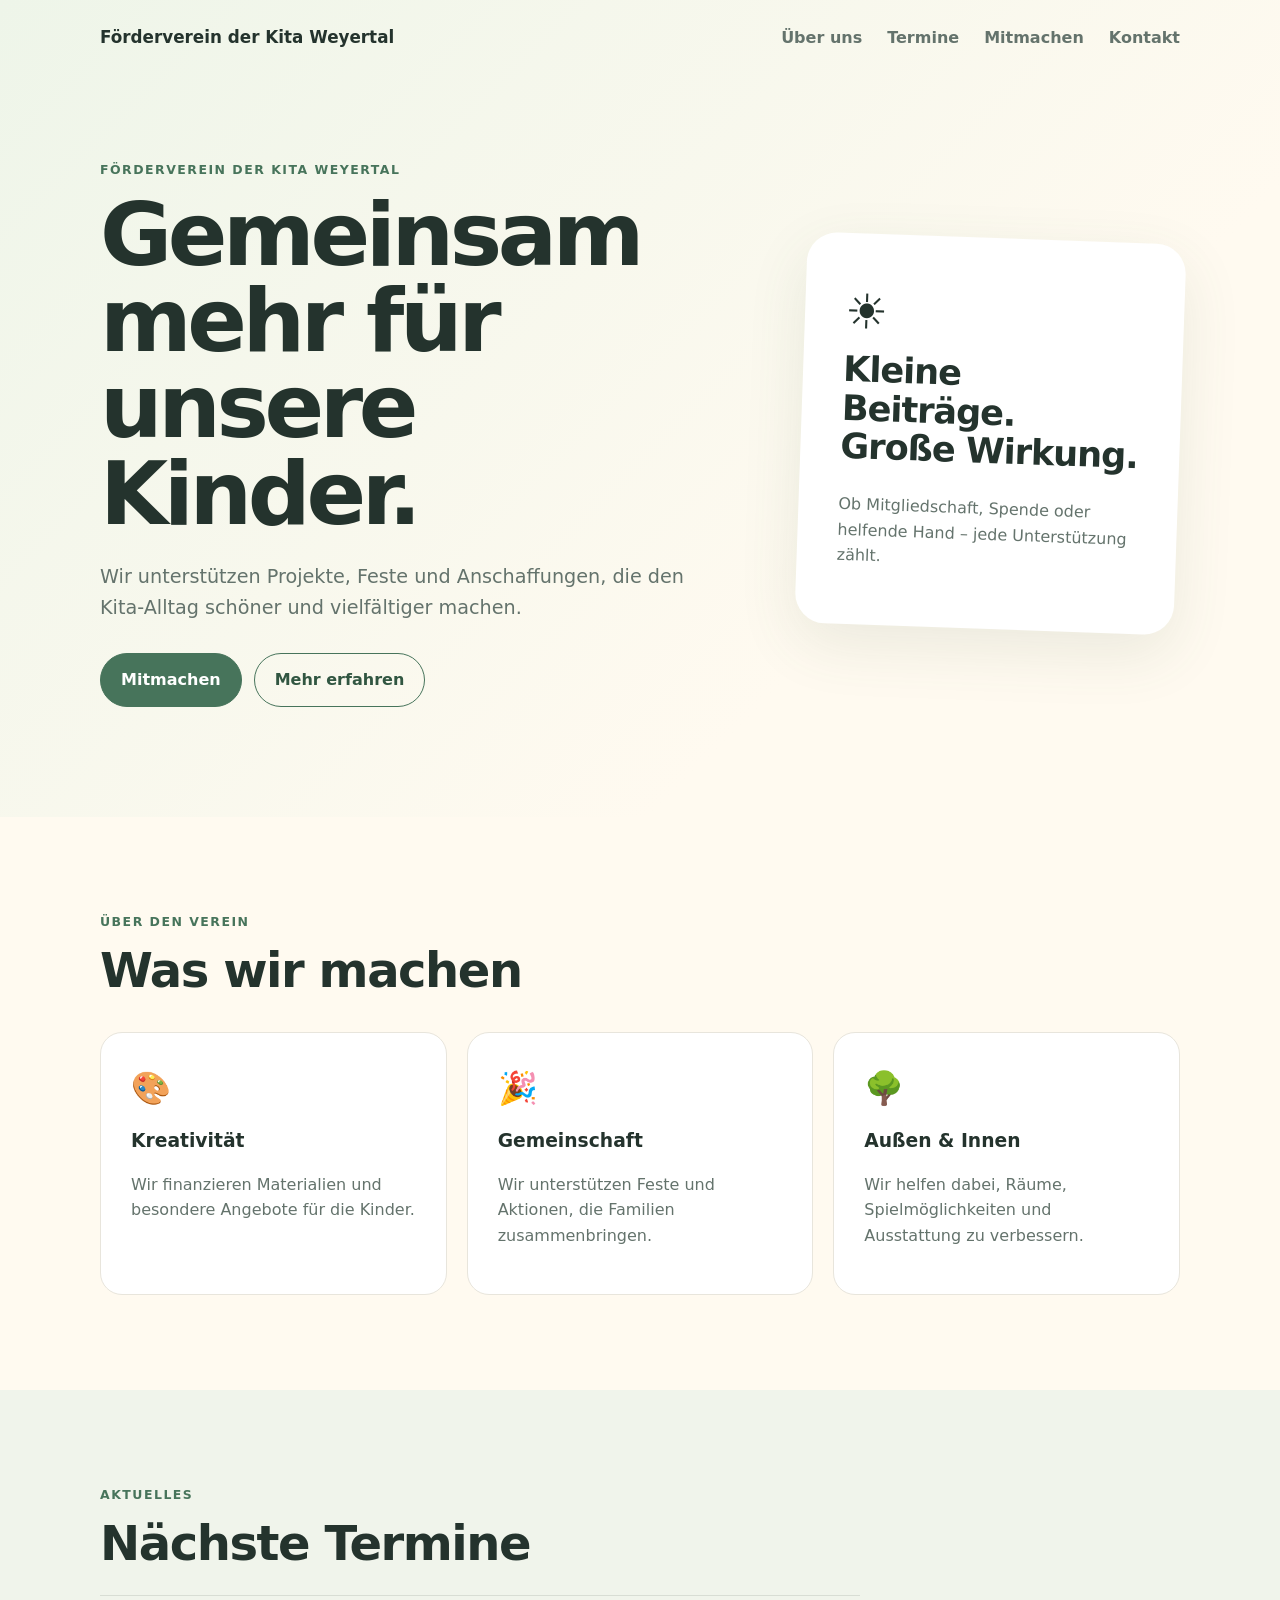
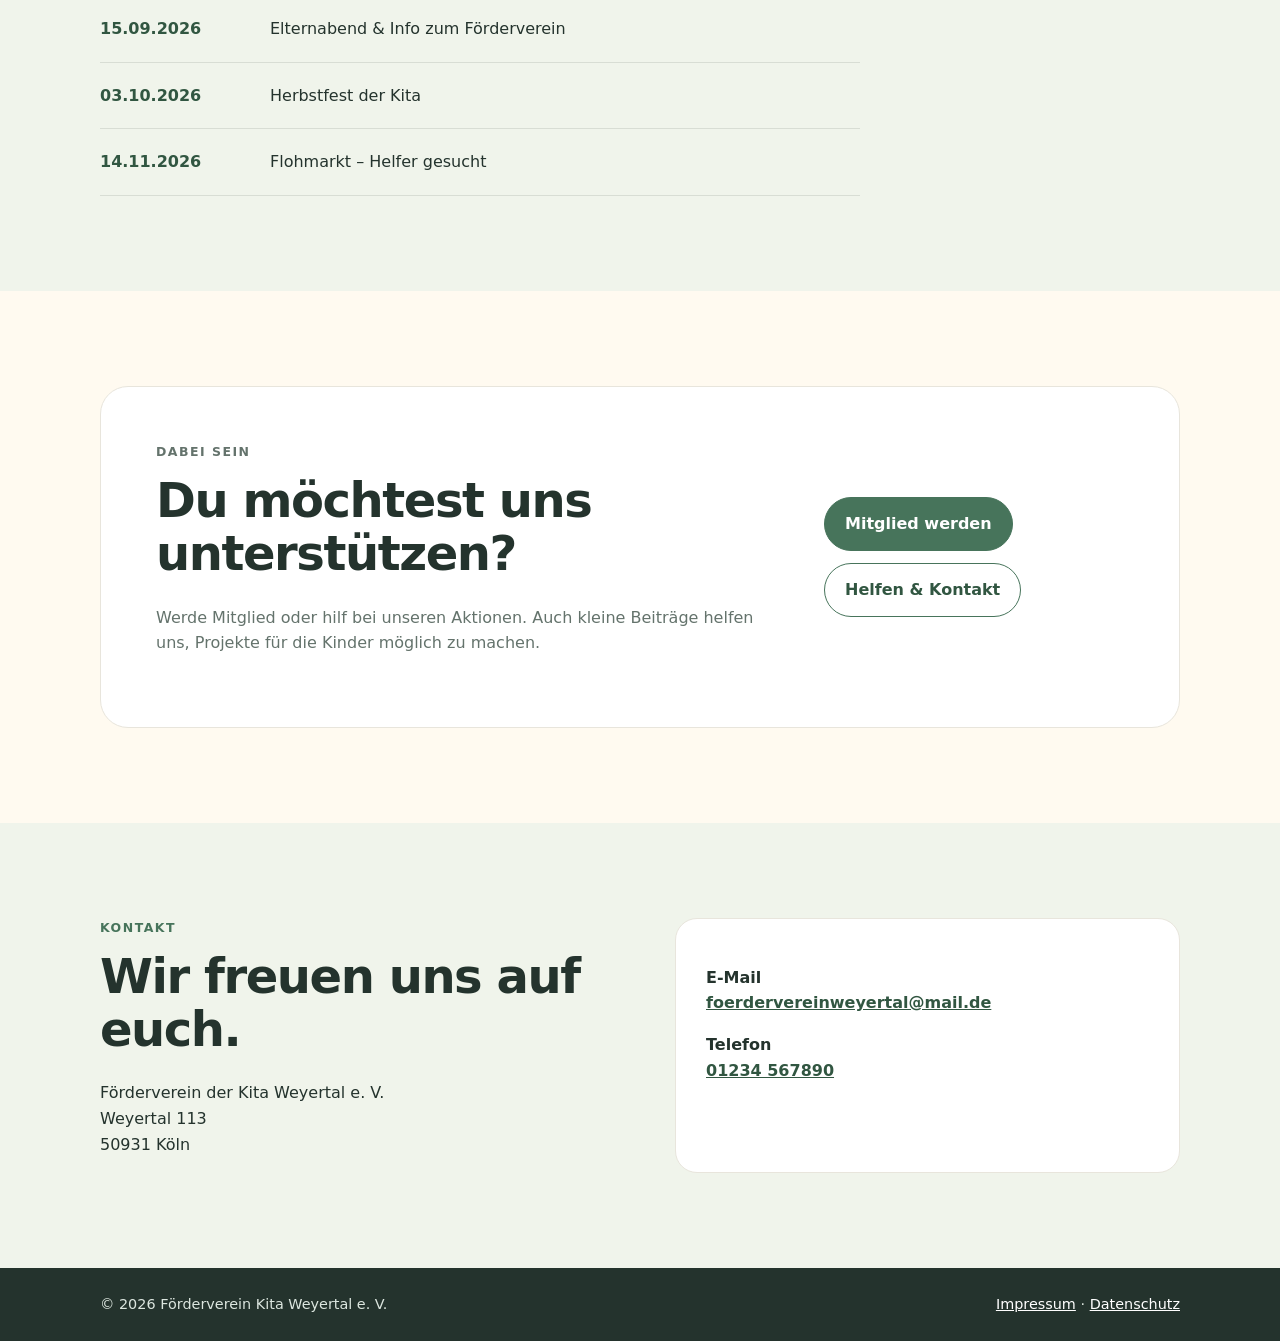
==== index.html @ f1934d92 "Update index.html" ====
<!doctype html>
<html lang="de">
<head>
  <meta charset="utf-8">
  <meta name="viewport" content="width=device-width, initial-scale=1">
  <meta name="description" content="Förderverein der Kita Weyertal – gemeinsam für unsere Kinder.">
  <title>Förderverein Kita Weyertal</title>
  <link rel="stylesheet" href="style.css">
</head>
<body>
  <header class="hero">
    <nav class="nav container">
      <a class="logo" href="#start">Förderverein der Kita Weyertal</a>
      <div class="navlinks">
        <a href="#ueber-uns">Über uns</a>
        <a href="#termine">Termine</a>
        <a href="#mitmachen">Mitmachen</a>
        <a href="#kontakt">Kontakt</a>
      </div>
    </nav>

    <div class="hero-content container" id="start">
      <div>
        <p class="eyebrow">Förderverein der Kita Weyertal</p>
        <h1>Gemeinsam mehr für unsere Kinder.</h1>
        <p class="lead">Wir unterstützen Projekte, Feste und Anschaffungen, die den Kita-Alltag schöner und vielfältiger machen.</p>
        <div class="buttons">
          <a class="button primary" href="#mitmachen">Mitmachen</a>
          <a class="button secondary" href="#ueber-uns">Mehr erfahren</a>
        </div>
      </div>
      <div class="hero-card">
        <div class="sun">☀️</div>
        <h2>Kleine Beiträge.<br>Große Wirkung.</h2>
        <p>Ob Mitgliedschaft, Spende oder helfende Hand – jede Unterstützung zählt.</p>
      </div>
    </div>
  </header>

  <main>
    <section class="section container" id="ueber-uns">
      <p class="eyebrow">Über den Verein</p>
      <h2>Was wir machen</h2>
      <div class="cards">
        <article class="card"><span>🎨</span><h3>Kreativität</h3><p>Wir finanzieren Materialien und besondere Angebote für die Kinder.</p></article>
        <article class="card"><span>🎉</span><h3>Gemeinschaft</h3><p>Wir unterstützen Feste und Aktionen, die Familien zusammenbringen.</p></article>
        <article class="card"><span>🌳</span><h3>Außen & Innen</h3><p>Wir helfen dabei, Räume, Spielmöglichkeiten und Ausstattung zu verbessern.</p></article>
      </div>
    </section>

    <section class="section alt" id="termine">
      <div class="container">
        <p class="eyebrow">Aktuelles</p>
        <h2>Nächste Termine</h2>
        <div class="timeline">
          <div class="event"><strong>15.09.2026</strong><span>Elternabend & Info zum Förderverein</span></div>
          <div class="event"><strong>03.10.2026</strong><span>Herbstfest der Kita</span></div>
          <div class="event"><strong>14.11.2026</strong><span>Flohmarkt – Helfer gesucht</span></div>
        </div>
      </div>
    </section>

    <section class="section container" id="mitmachen">
      <div class="join">
        <div>
          <p class="eyebrow">Dabei sein</p>
          <h2>Du möchtest uns unterstützen?</h2>
          <p>Werde Mitglied oder hilf bei unseren Aktionen. Auch kleine Beiträge helfen uns, Projekte für die Kinder möglich zu machen.</p>
        </div>
        <div class="join-actions">
          <a class="button primary" href="mailto:foerderverein@example.de?subject=Mitgliedschaft%20im%20Förderverein">Mitglied werden</a>
          <a class="button secondary" href="mailto:foerderverein@example.de?subject=Ich%20möchte%20helfen">Helfen & Kontakt</a>
        </div>
      </div>
    </section>

    <section class="section alt" id="kontakt">
      <div class="container contact">
        <div>
          <p class="eyebrow">Kontakt</p>
          <h2>Wir freuen uns auf euch.</h2>
          <p>Förderverein der Kita Weyertal e. V.<br>Weyertal 113<br>50931 Köln</p>
        </div>
        <div class="contact-box">
          <p><strong>E-Mail</strong><br><a href="mailto:foerderverein@example.de">foerdervereinweyertal@mail.de</a></p>
          <p><strong>Telefon</strong><br><a href="tel:+491234567890">01234 567890</a></p>
        </div>
      </div>
    </section>
  </main>

  <footer>
    <div class="container footer">
      <span>© 2026 Förderverein Kita Weyertal e. V.</span>
      <span><a href="impressum.html">Impressum</a> · <a href="datenschutz.html">Datenschutz</a></span>
    </div>
  </footer>
</body>
</html>
---- style.css ----
* { box-sizing: border-box; }
:root { --ink:#24332d; --muted:#64736c; --cream:#fffaf0; --paper:#fff; --green:#47745b; --green-dark:#315641; --yellow:#f6d66b; --line:#e8e5dc; }
html { scroll-behavior:smooth; }
body { margin:0; font-family:system-ui,-apple-system,BlinkMacSystemFont,"Segoe UI",sans-serif; color:var(--ink); background:var(--cream); line-height:1.6; }
a { color:inherit; }
.container { width:min(1080px, calc(100% - 40px)); margin:auto; }
.hero { background:linear-gradient(135deg,#eef5e9 0%,#fffaf0 70%); min-height:650px; }
.nav { display:flex; justify-content:space-between; align-items:center; padding:24px 0; }
.logo { font-weight:800; text-decoration:none; font-size:1.05rem; }
.navlinks { display:flex; gap:25px; }
.navlinks a { text-decoration:none; color:var(--muted); font-weight:600; }
.hero-content { display:grid; grid-template-columns:1.25fr .75fr; gap:70px; align-items:center; padding:85px 0 110px; }
.eyebrow { text-transform:uppercase; letter-spacing:.12em; font-size:.78rem; font-weight:800; color:var(--green); margin:0 0 12px; }
h1 { font-size:clamp(2.8rem,7vw,5.5rem); line-height:.98; letter-spacing:-.05em; margin:0 0 25px; max-width:760px; }
h2 { font-size:clamp(2rem,4vw,3rem); line-height:1.1; letter-spacing:-.03em; margin:0 0 25px; }
h3 { margin:12px 0 5px; }
.lead { font-size:1.2rem; color:var(--muted); max-width:650px; }
.buttons { display:flex; gap:12px; margin-top:30px; flex-wrap:wrap; }
.button { display:inline-block; padding:13px 20px; border-radius:999px; text-decoration:none; font-weight:800; border:1px solid var(--green); }
.primary { background:var(--green); color:white; }
.primary:hover { background:var(--green-dark); }
.secondary { background:transparent; color:var(--green-dark); }
.hero-card { background:var(--paper); padding:40px; border-radius:30px; box-shadow:0 20px 60px #48614a1c; transform:rotate(2deg); }
.sun { font-size:3rem; }
.hero-card h2 { font-size:2.2rem; }
.hero-card p, .card p, .join p { color:var(--muted); }
.section { padding:95px 0; }
.alt { background:#f0f4eb; }
.cards { display:grid; grid-template-columns:repeat(3,1fr); gap:20px; margin-top:35px; }
.card { background:var(--paper); border:1px solid var(--line); padding:30px; border-radius:22px; }
.card span { font-size:2rem; }
.timeline { max-width:760px; border-top:1px solid #d8ddd4; }
.event { display:grid; grid-template-columns:150px 1fr; gap:20px; padding:20px 0; border-bottom:1px solid #d8ddd4; }
.event strong { color:var(--green-dark); }
.join { display:flex; align-items:center; justify-content:space-between; gap:50px; padding:55px; background:#fff; border:1px solid var(--line); border-radius:28px; }
.join-actions { display:flex; gap:12px; flex-wrap:wrap; min-width:300px; }
.contact { display:grid; grid-template-columns:1fr 1fr; gap:70px; }
.contact-box { background:white; border-radius:22px; padding:30px; border:1px solid var(--line); }
.contact-box a { color:var(--green-dark); font-weight:700; }
footer { background:#24332d; color:#dce6df; padding:25px 0; font-size:.9rem; }
.footer { display:flex; justify-content:space-between; gap:20px; }
.footer a { color:#fff; }
@media (max-width:760px) {
  .navlinks { display:none; }
  .hero-content, .cards, .contact { grid-template-columns:1fr; }
  .hero-content { padding-top:50px; gap:40px; }
  .hero-card { transform:none; }
  .join { display:block; padding:35px; }
  .join-actions { margin-top:25px; min-width:0; }
  .event { grid-template-columns:1fr; gap:2px; }
  .footer { flex-direction:column; }
}
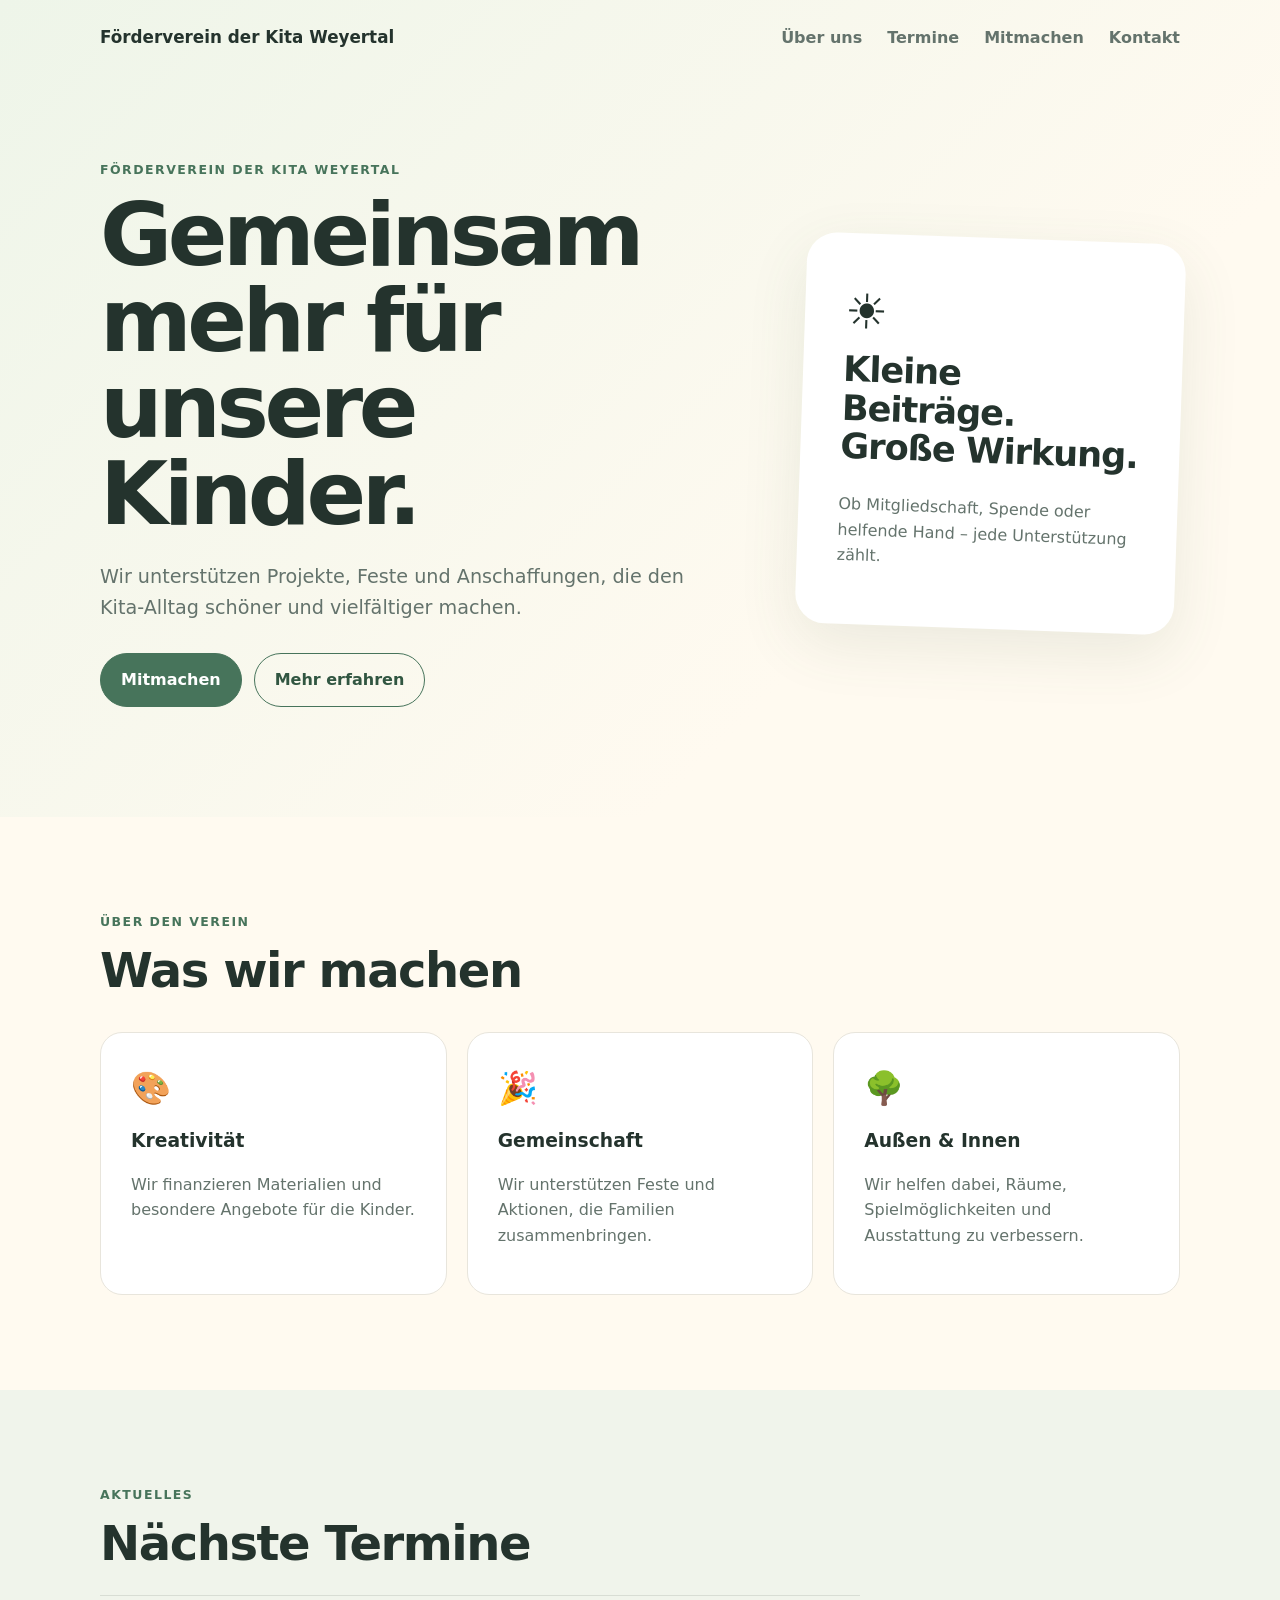
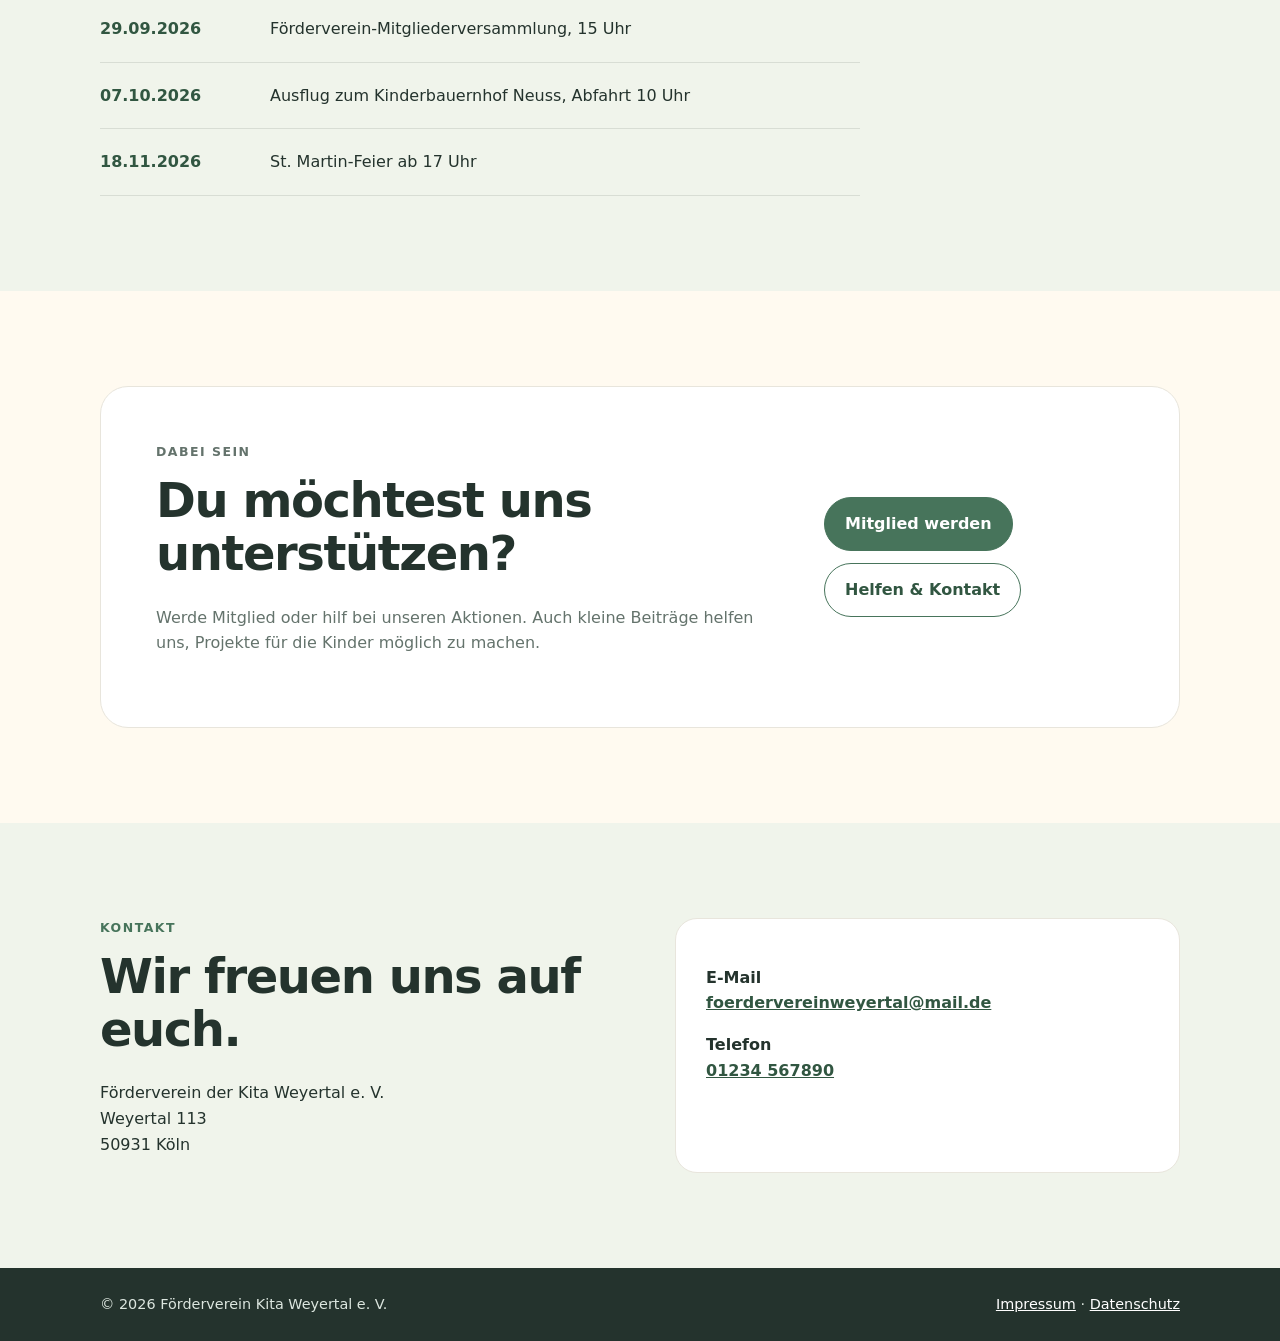
==== commit db91ba02: "Update index.html" ====
--- a/index.html
+++ b/index.html
@@ -53,9 +53,9 @@
         <p class="eyebrow">Aktuelles</p>
         <h2>Nächste Termine</h2>
         <div class="timeline">
-          <div class="event"><strong>15.09.2026</strong><span>Elternabend & Info zum Förderverein</span></div>
-          <div class="event"><strong>03.10.2026</strong><span>Herbstfest der Kita</span></div>
-          <div class="event"><strong>14.11.2026</strong><span>Flohmarkt – Helfer gesucht</span></div>
+          <div class="event"><strong>29.09.2026</strong><span>Förderverein-Mitgliederversammlung, 15 Uhr</span></div>
+          <div class="event"><strong>07.10.2026</strong><span>Ausflug zum Kinderbauernhof Neuss, Abfahrt 10 Uhr</span></div>
+          <div class="event"><strong>18.11.2026</strong><span>St. Martin-Feier ab 17 Uhr</span></div>
         </div>
       </div>
     </section>
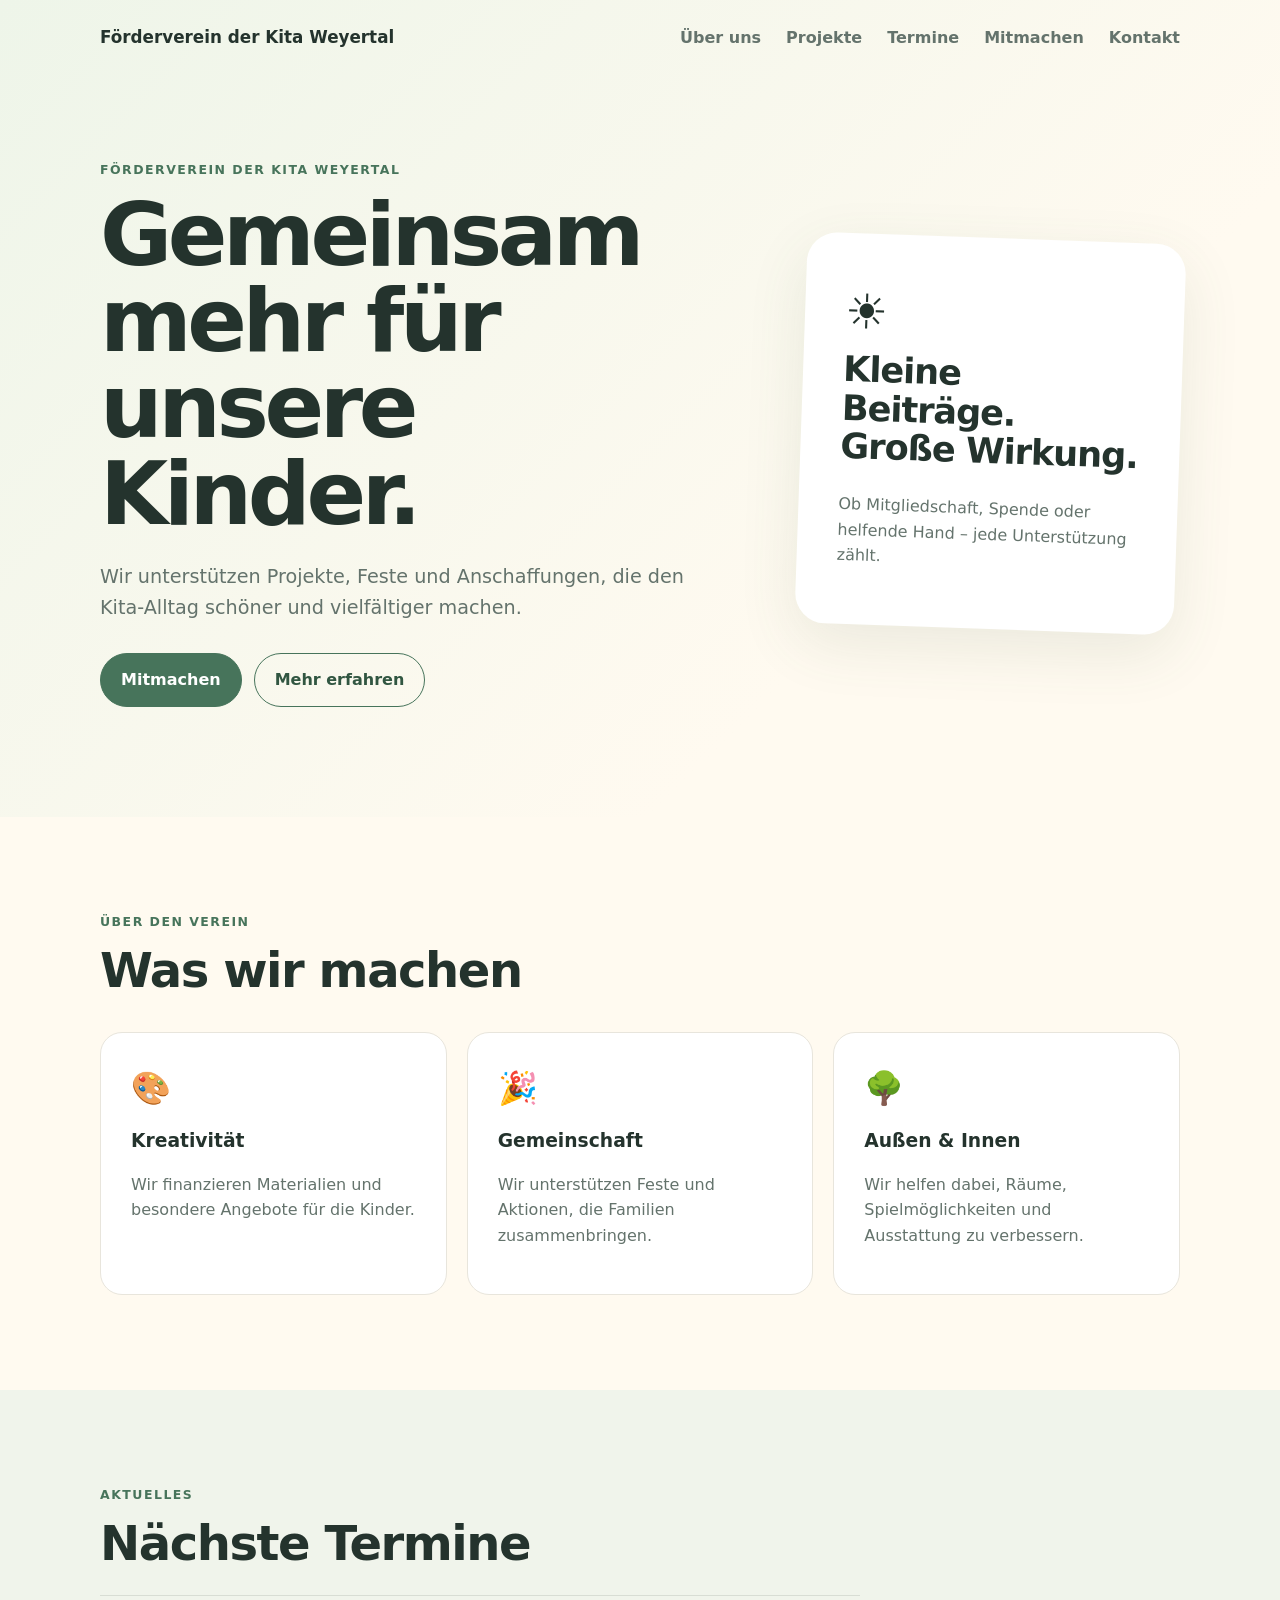
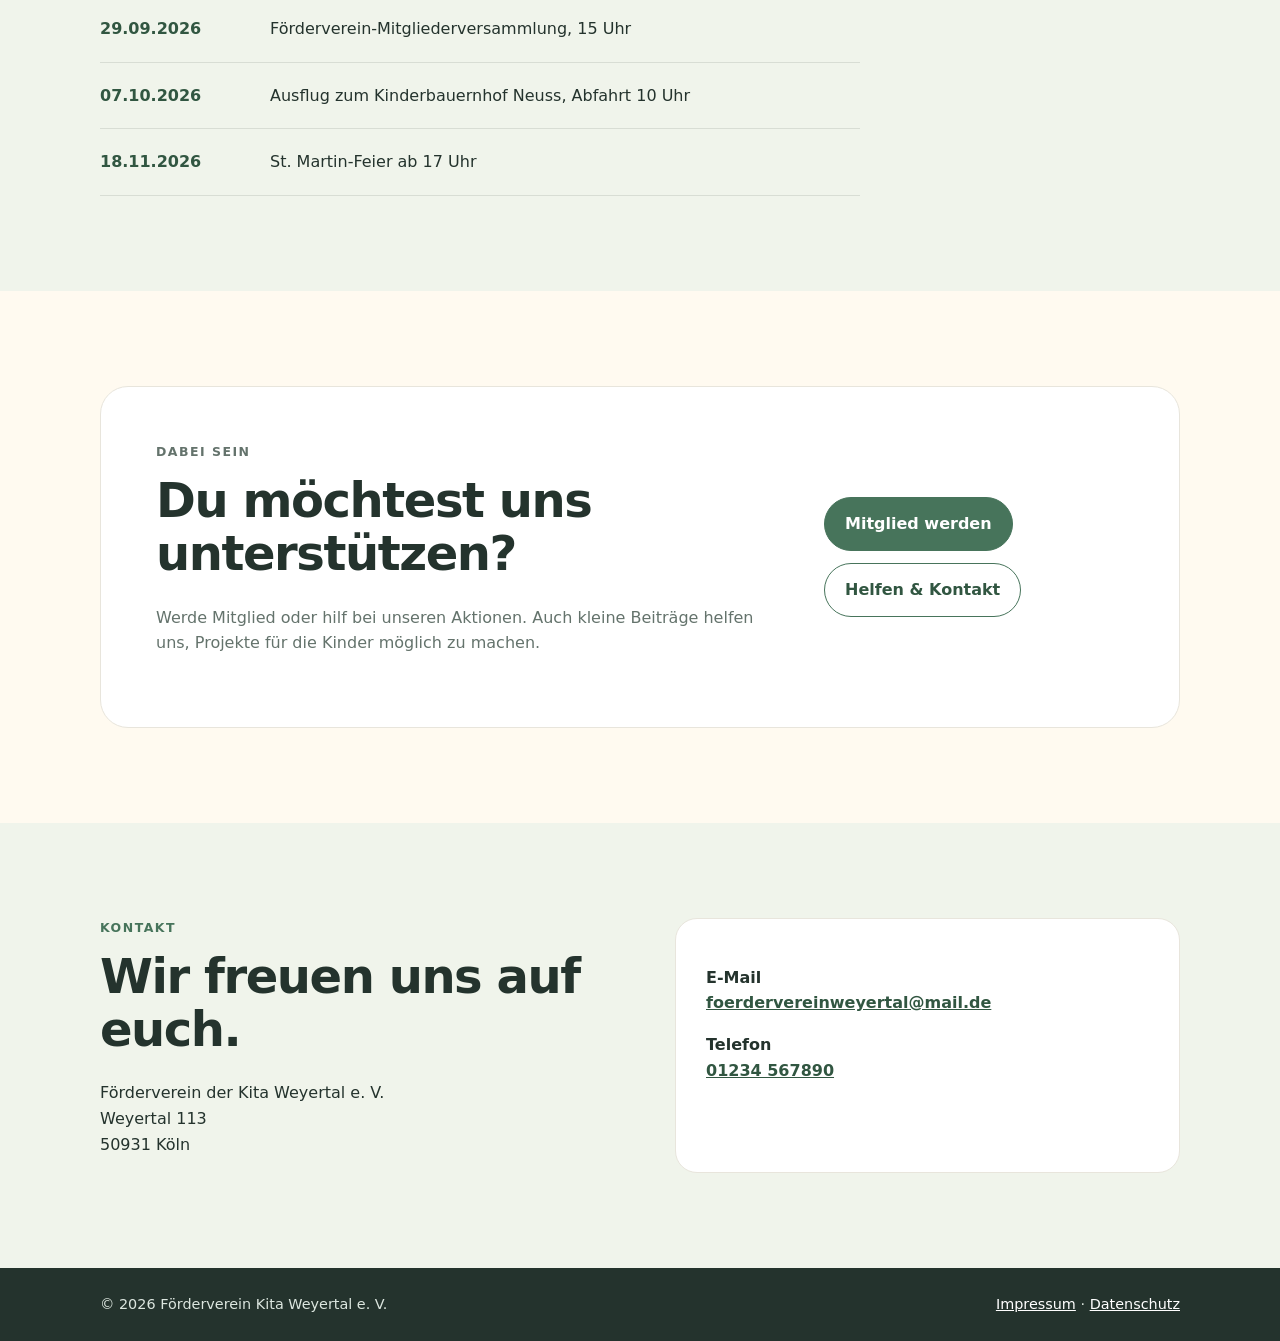
==== commit b3de2ccf: "Update index.html" ====
--- a/index.html
+++ b/index.html
@@ -13,6 +13,7 @@
       <a class="logo" href="#start">Förderverein der Kita Weyertal</a>
       <div class="navlinks">
         <a href="#ueber-uns">Über uns</a>
+        <a href="#projekte">Projekte</a>
         <a href="#termine">Termine</a>
         <a href="#mitmachen">Mitmachen</a>
         <a href="#kontakt">Kontakt</a>
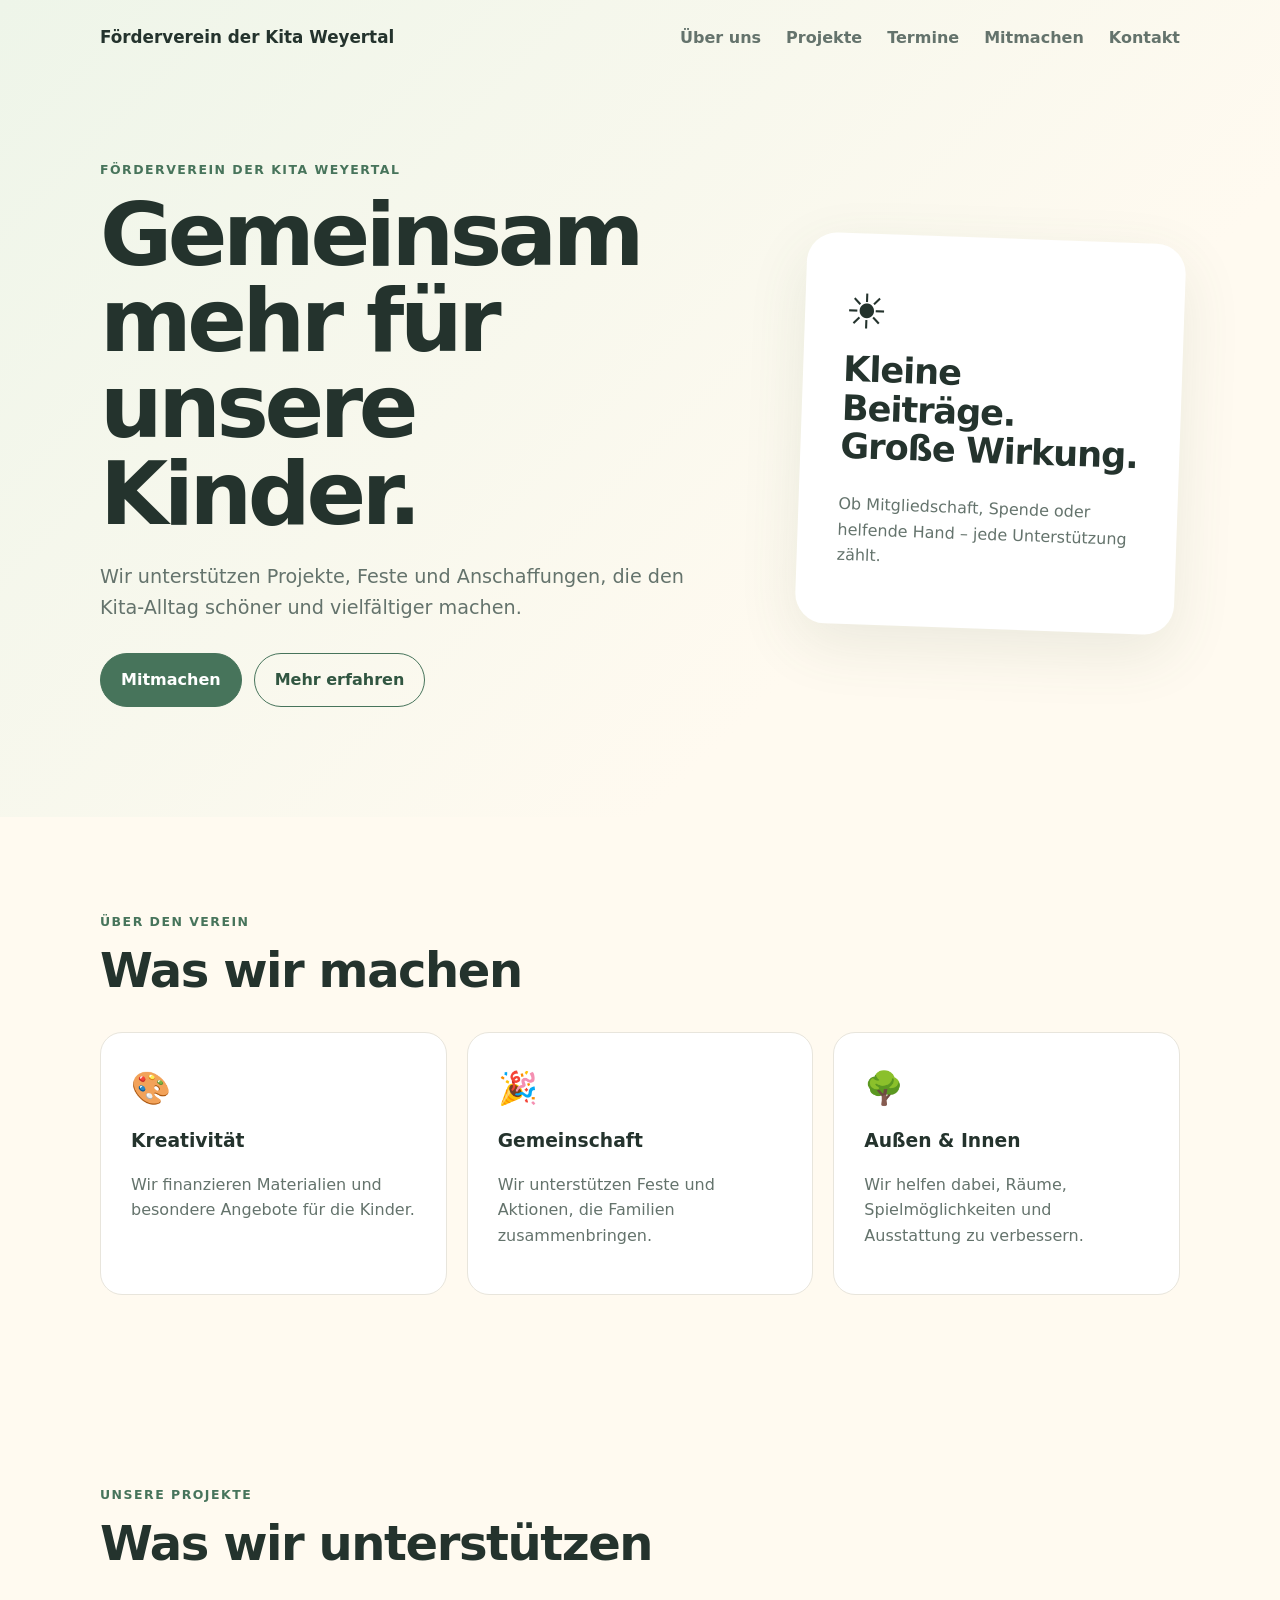
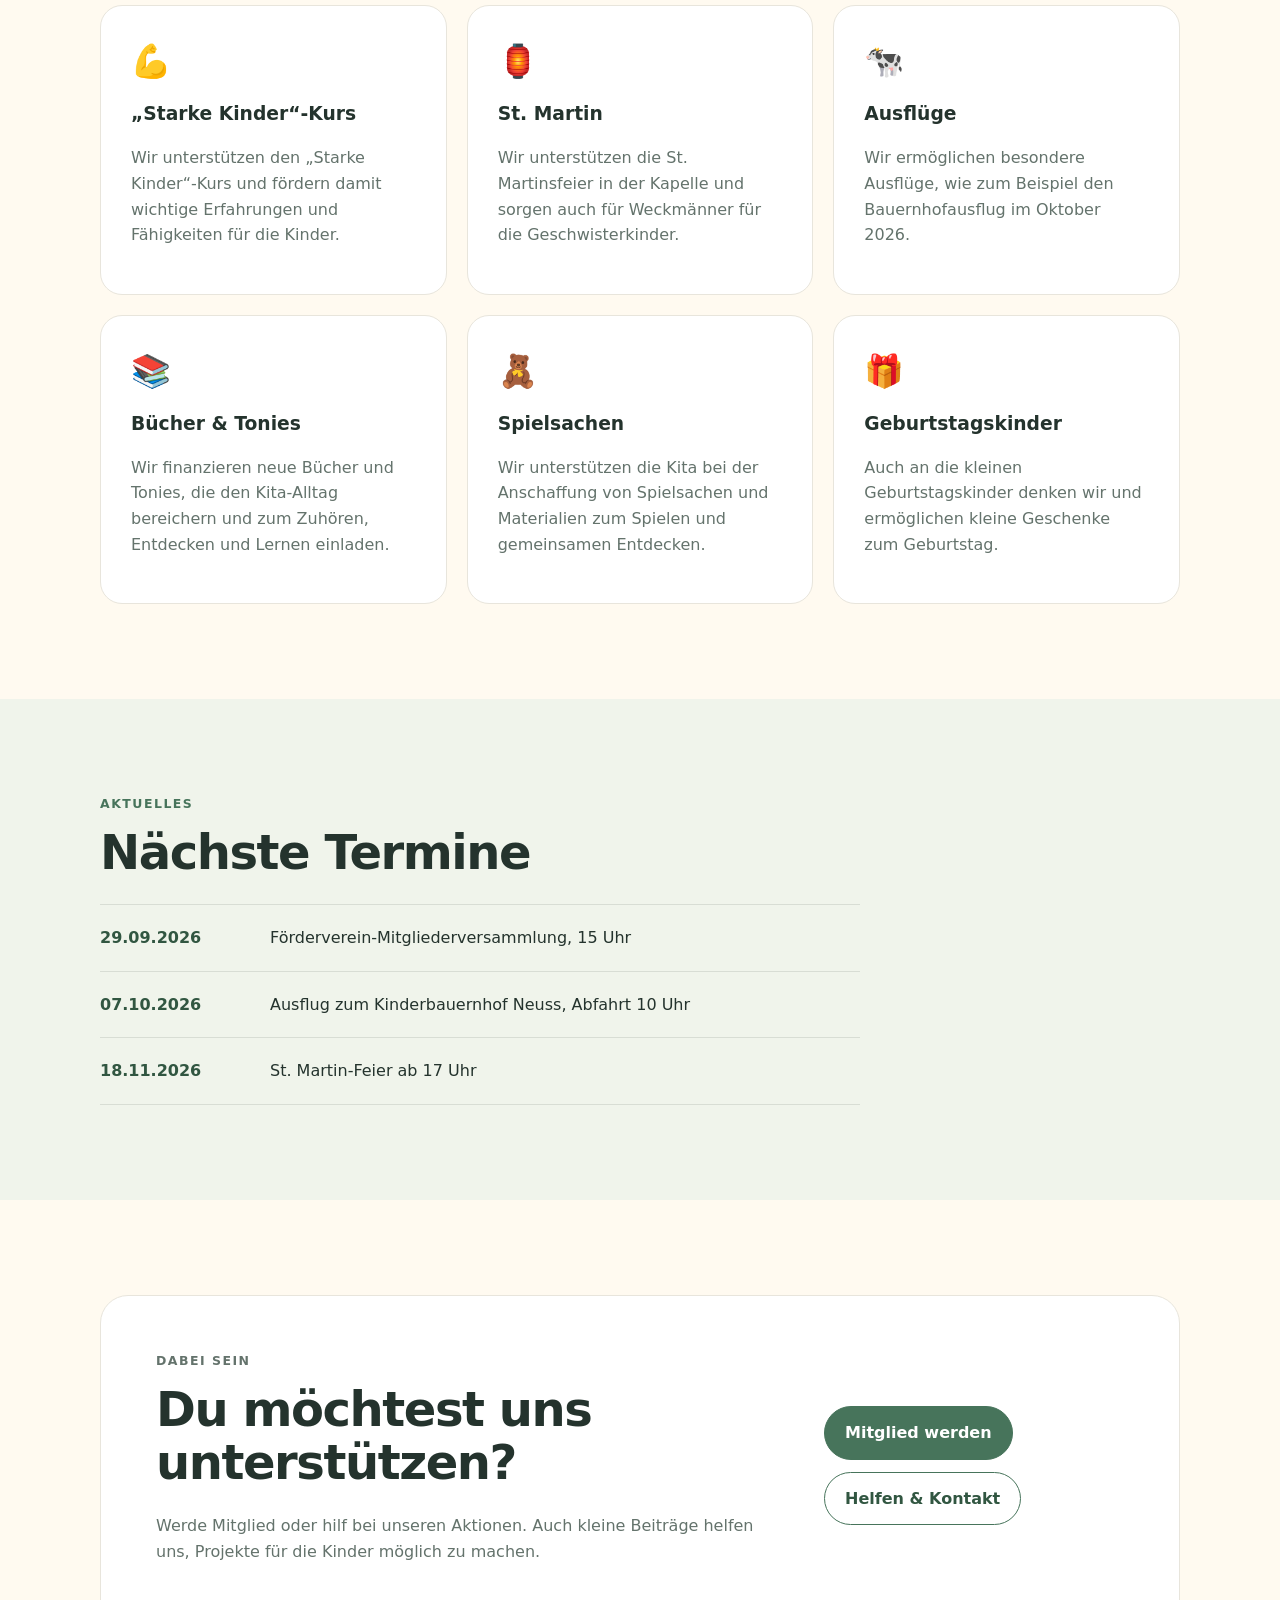
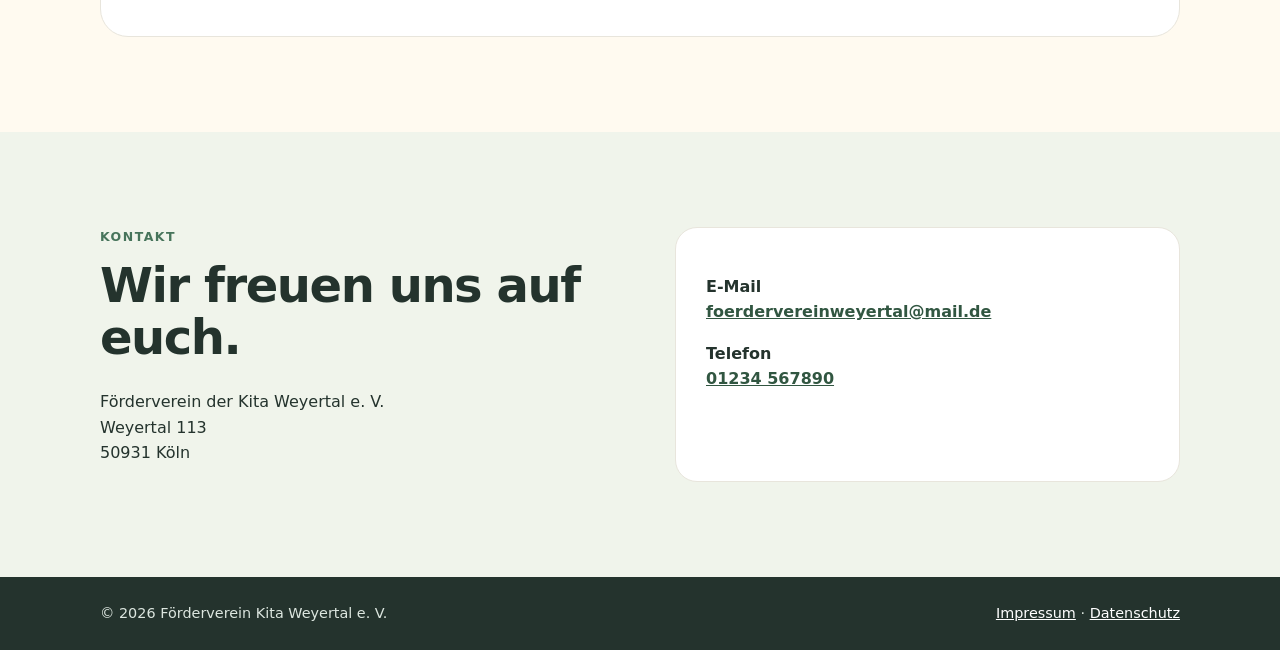
==== commit 0ff7d4bd: "Update index.html" ====
--- a/index.html
+++ b/index.html
@@ -49,6 +49,69 @@
       </div>
     </section>
 
+    <section class="section container" id="projekte">
+  <p class="eyebrow">Unsere Projekte</p>
+  <h2>Was wir unterstützen</h2>
+
+  <div class="cards">
+
+    <article class="card">
+      <span>💪</span>
+      <h3>„Starke Kinder“-Kurs</h3>
+      <p>
+        Wir unterstützen den „Starke Kinder“-Kurs und fördern damit
+        wichtige Erfahrungen und Fähigkeiten für die Kinder.
+      </p>
+    </article>
+
+    <article class="card">
+      <span>🏮</span>
+      <h3>St. Martin</h3>
+      <p>
+        Wir unterstützen die St. Martinsfeier in der Kapelle und
+        sorgen auch für Weckmänner für die Geschwisterkinder.
+      </p>
+    </article>
+
+    <article class="card">
+      <span>🐄</span>
+      <h3>Ausflüge</h3>
+      <p>
+        Wir ermöglichen besondere Ausflüge, wie zum Beispiel den
+        Bauernhofausflug im Oktober 2026.
+      </p>
+    </article>
+
+    <article class="card">
+      <span>📚</span>
+      <h3>Bücher & Tonies</h3>
+      <p>
+        Wir finanzieren neue Bücher und Tonies, die den Kita-Alltag
+        bereichern und zum Zuhören, Entdecken und Lernen einladen.
+      </p>
+    </article>
+
+    <article class="card">
+      <span>🧸</span>
+      <h3>Spielsachen</h3>
+      <p>
+        Wir unterstützen die Kita bei der Anschaffung von Spielsachen
+        und Materialien zum Spielen und gemeinsamen Entdecken.
+      </p>
+    </article>
+
+    <article class="card">
+      <span>🎁</span>
+      <h3>Geburtstagskinder</h3>
+      <p>
+        Auch an die kleinen Geburtstagskinder denken wir und
+        ermöglichen kleine Geschenke zum Geburtstag.
+      </p>
+    </article>
+
+  </div>
+</section>
+    
     <section class="section alt" id="termine">
       <div class="container">
         <p class="eyebrow">Aktuelles</p>
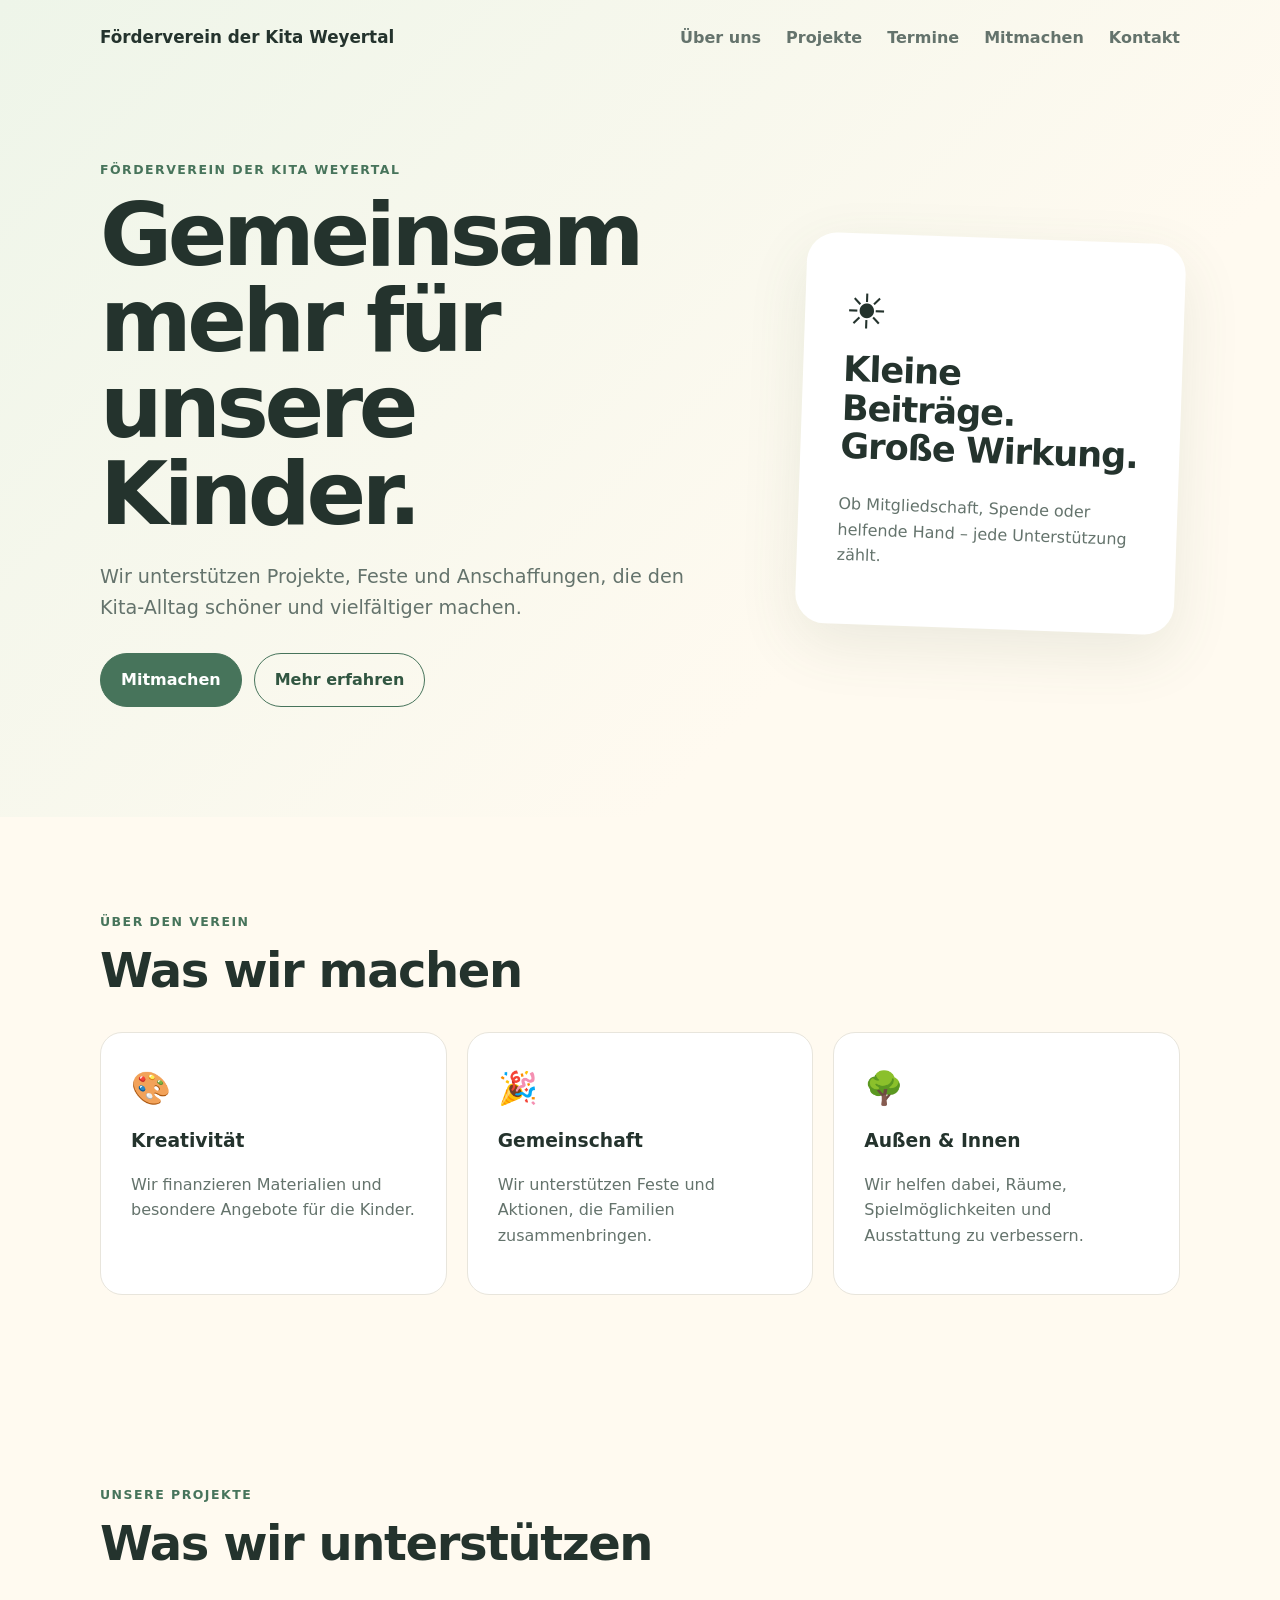
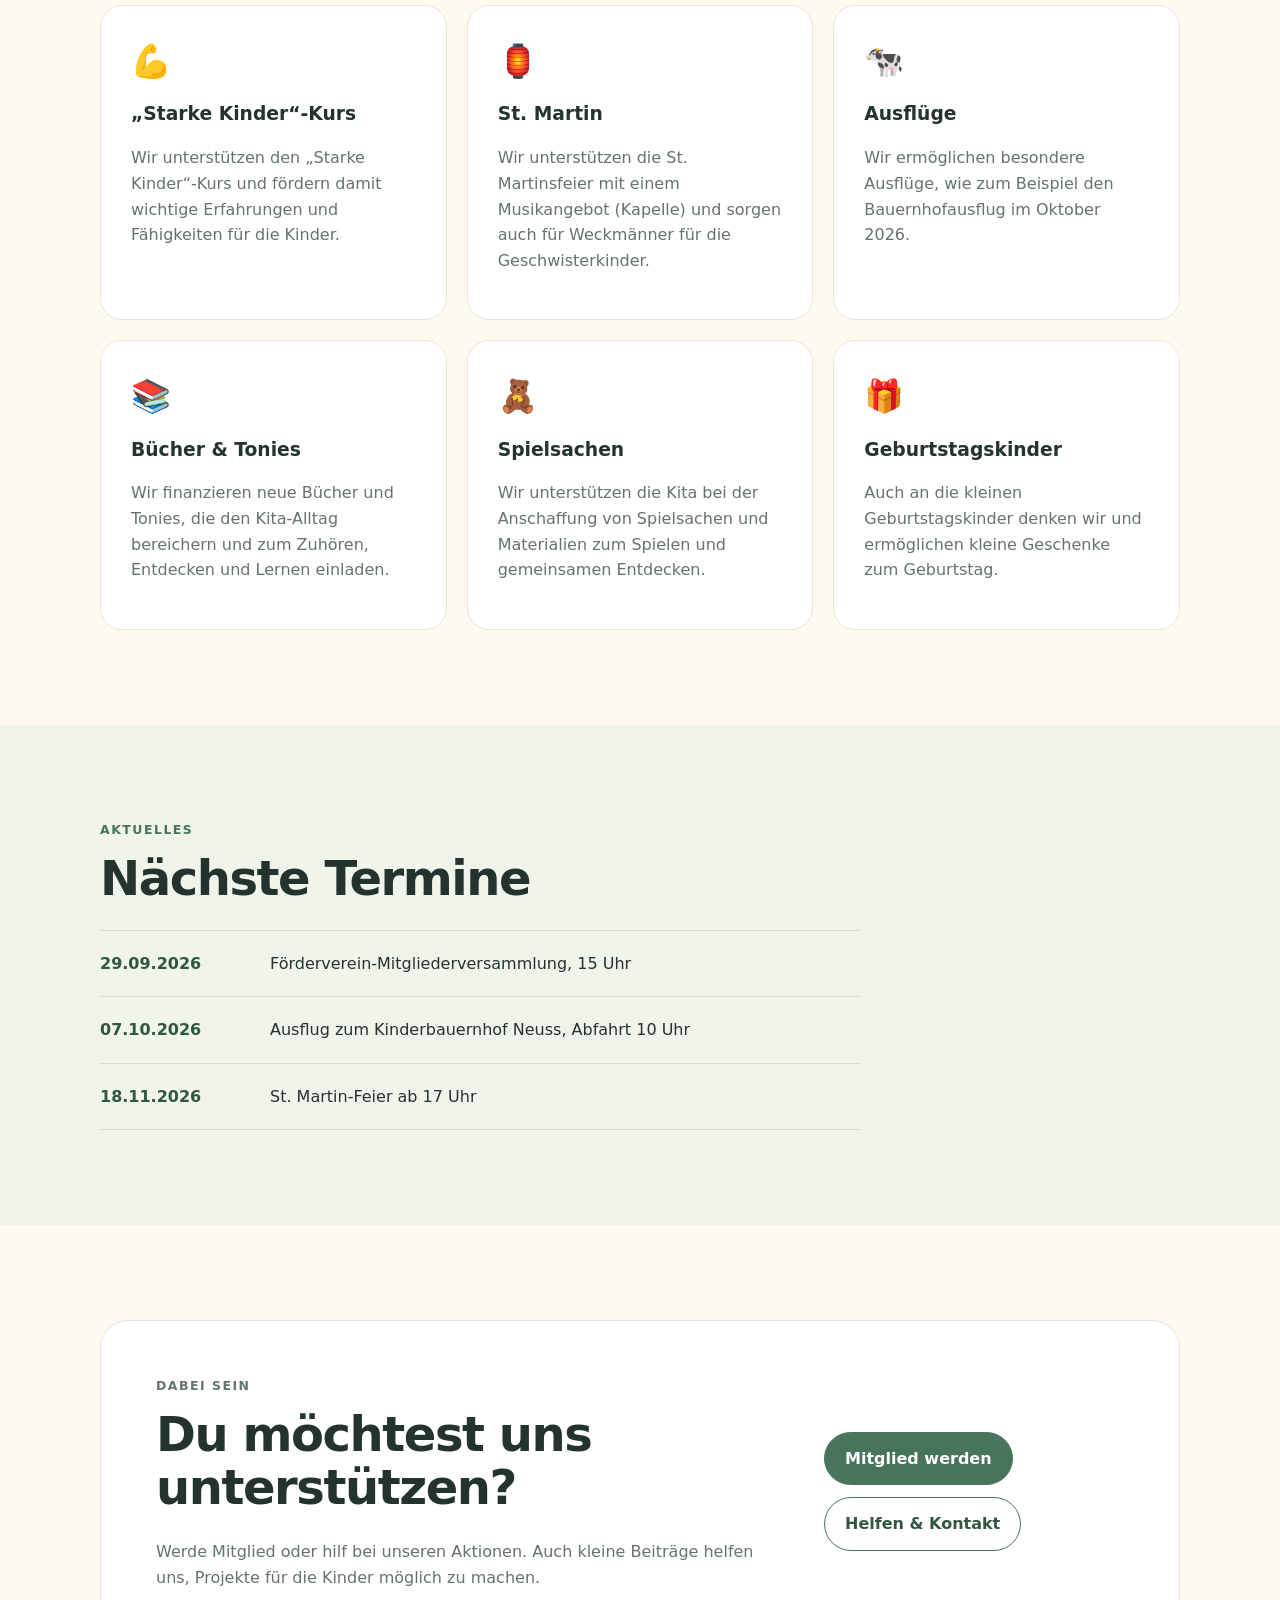
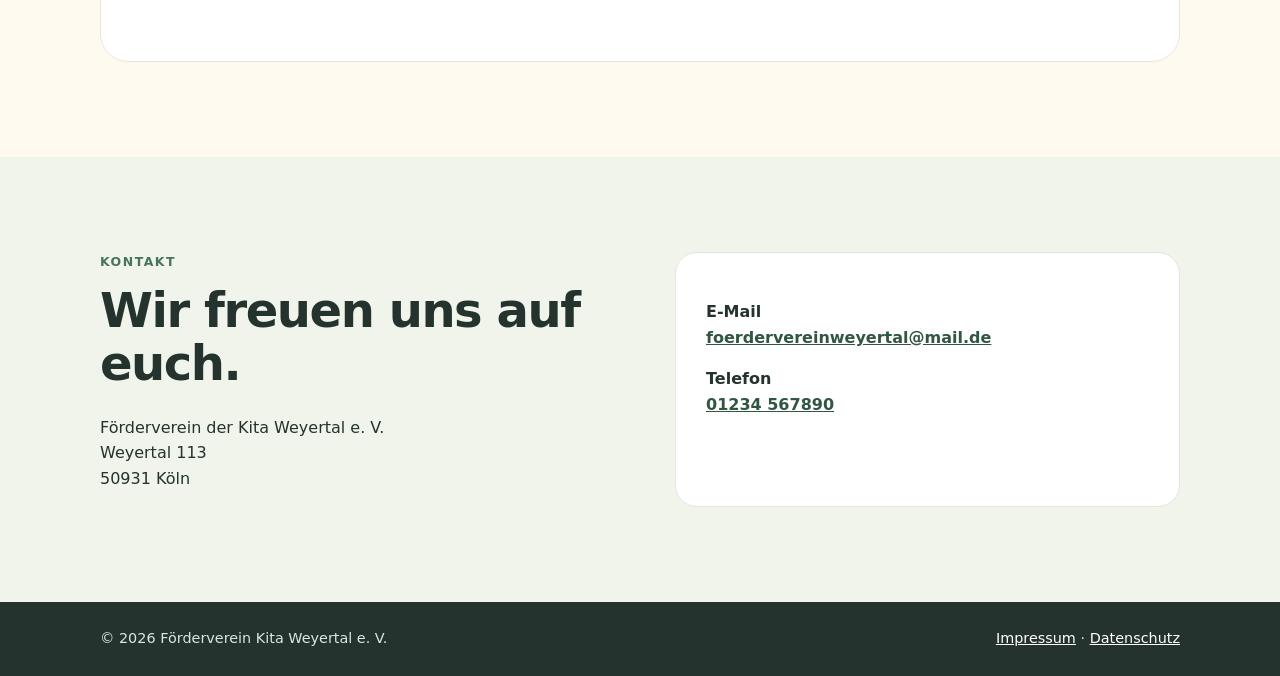
==== commit cf3f4919: "Update index.html" ====
--- a/index.html
+++ b/index.html
@@ -68,7 +68,7 @@
       <span>🏮</span>
       <h3>St. Martin</h3>
       <p>
-        Wir unterstützen die St. Martinsfeier in der Kapelle und
+        Wir unterstützen die St. Martinsfeier mit einem Musikangebot (Kapelle) und
         sorgen auch für Weckmänner für die Geschwisterkinder.
       </p>
     </article>
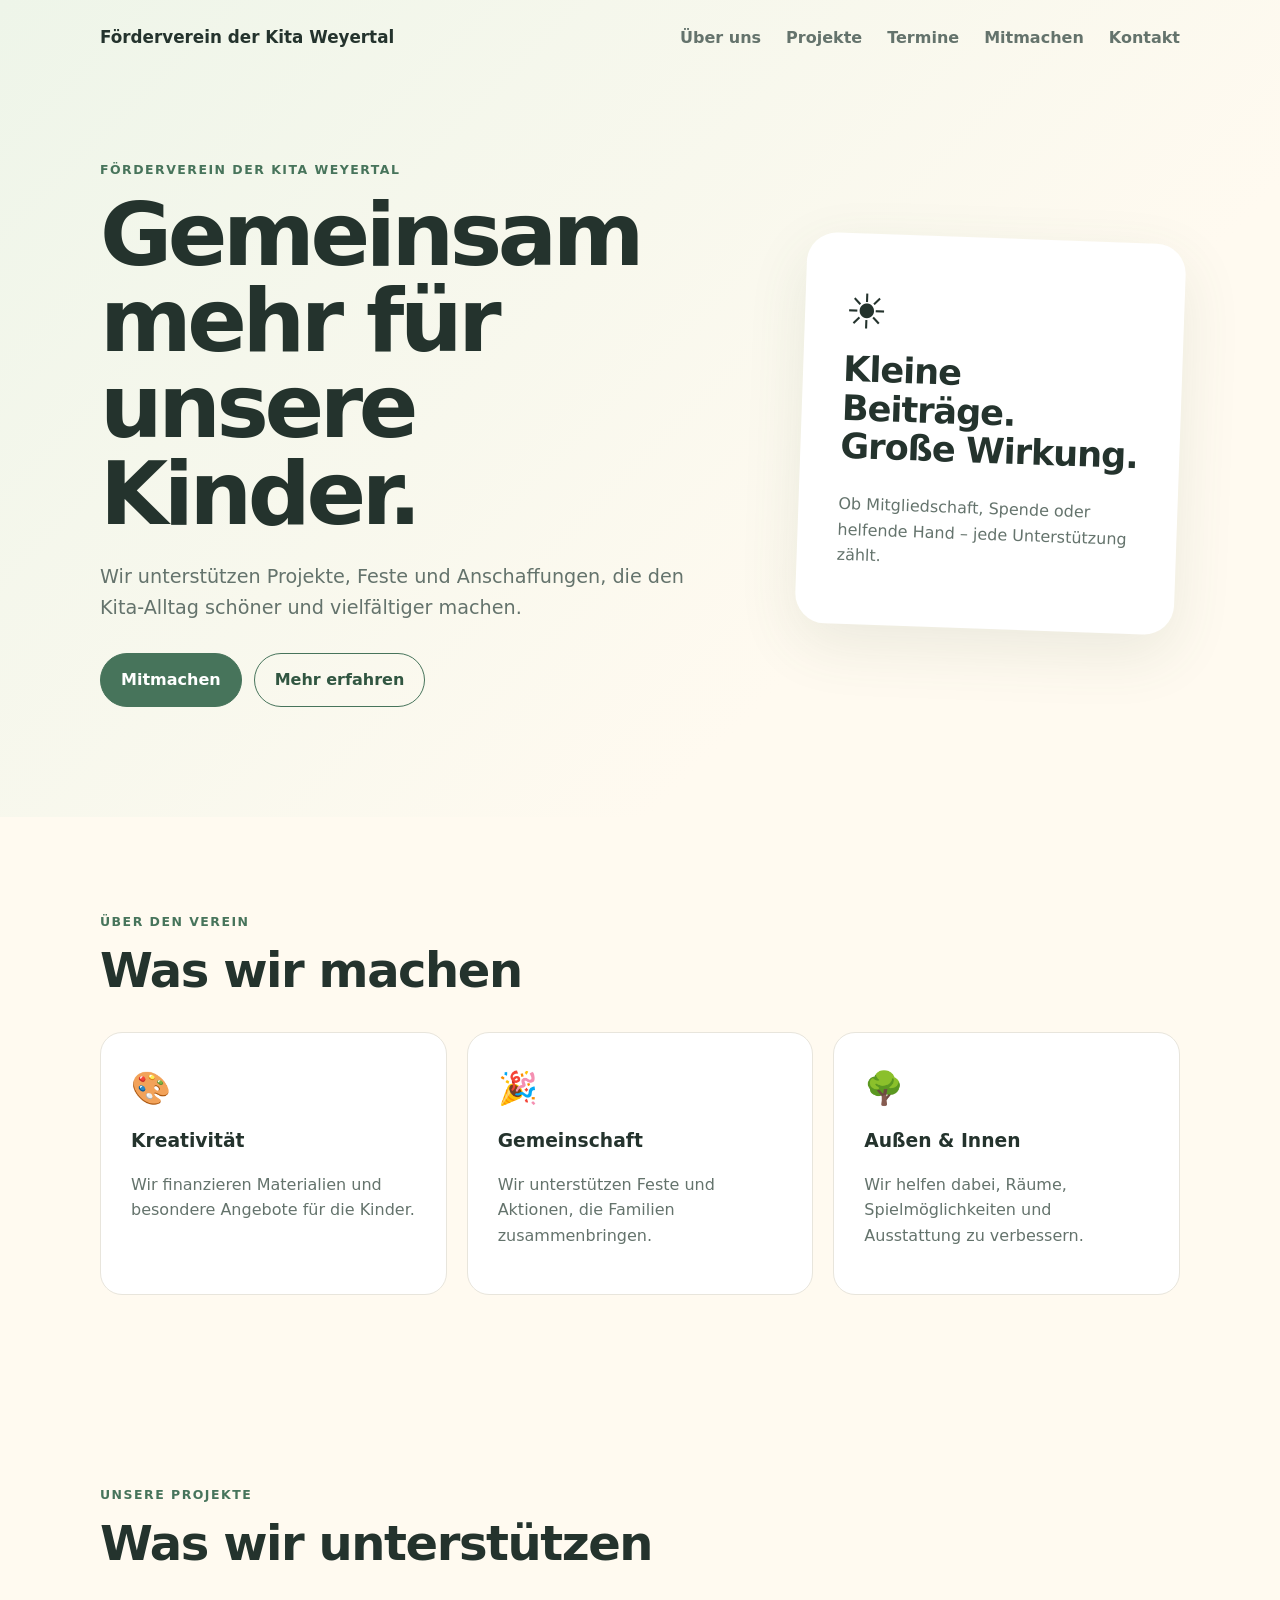
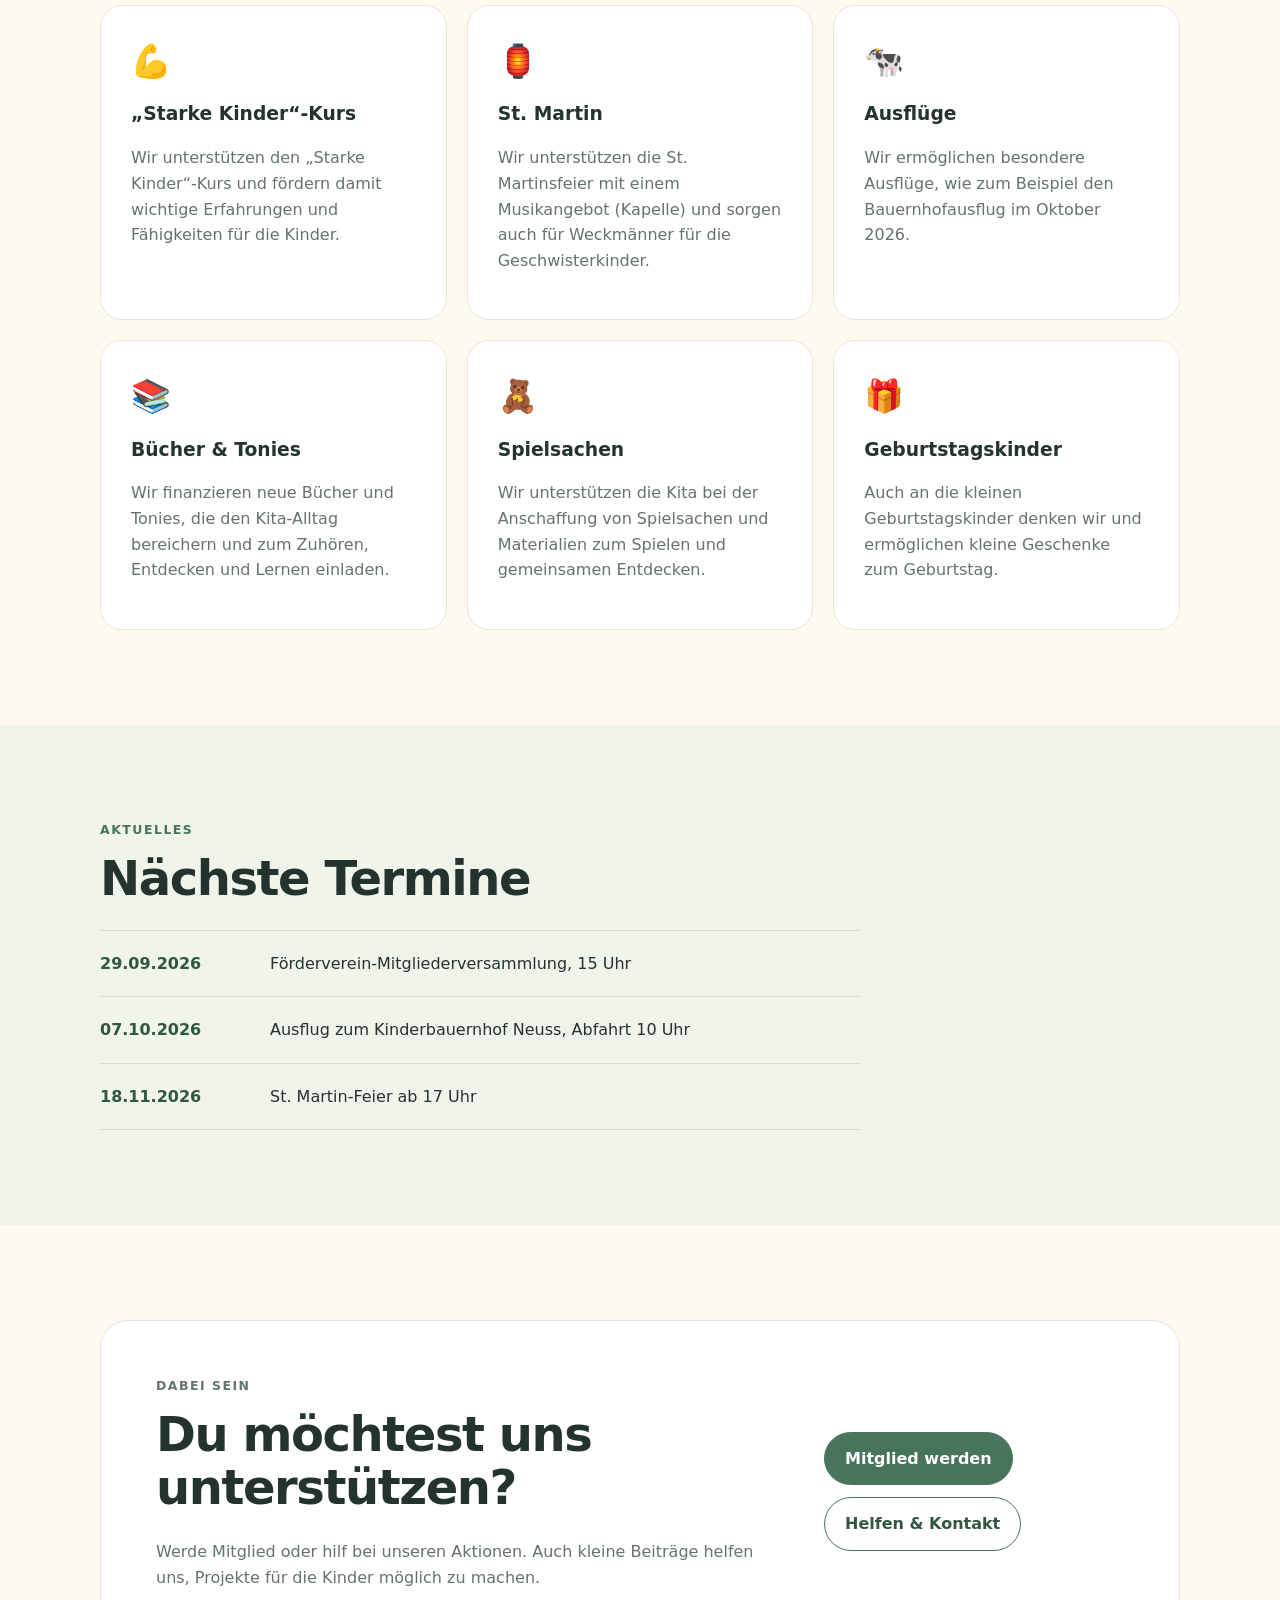
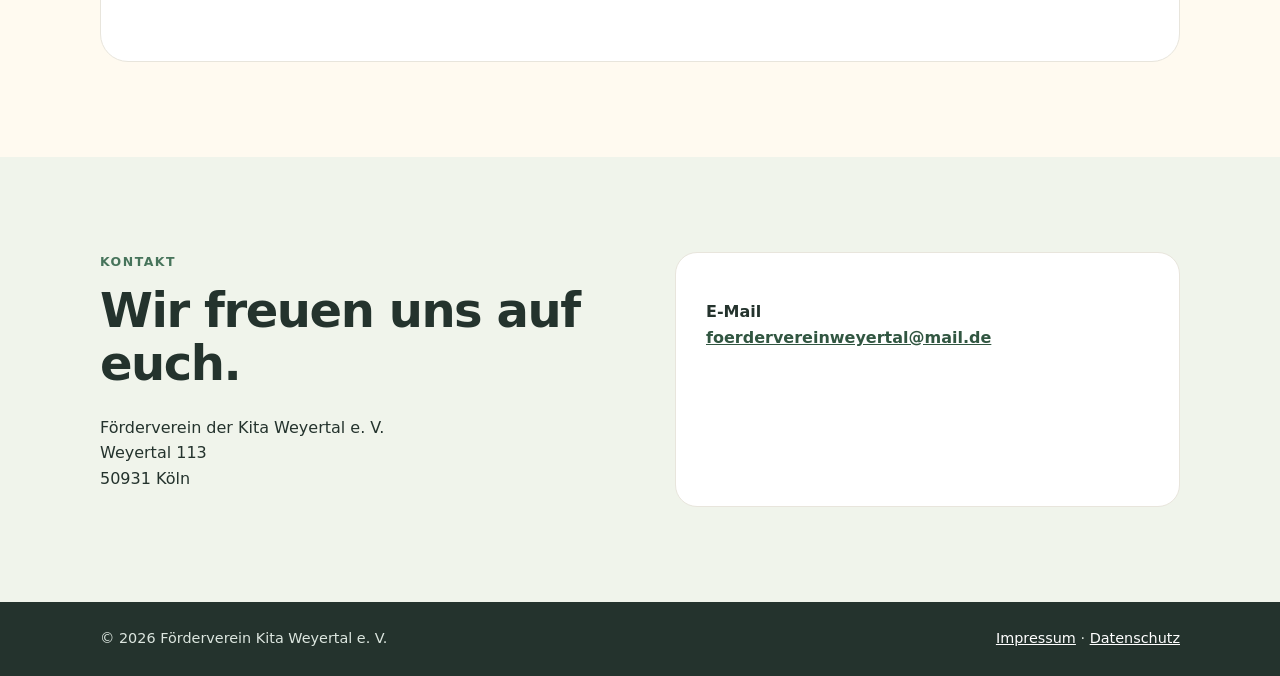
==== commit 1d9903ad: "Update index.html" ====
--- a/index.html
+++ b/index.html
@@ -132,8 +132,8 @@
           <p>Werde Mitglied oder hilf bei unseren Aktionen. Auch kleine Beiträge helfen uns, Projekte für die Kinder möglich zu machen.</p>
         </div>
         <div class="join-actions">
-          <a class="button primary" href="mailto:foerderverein@example.de?subject=Mitgliedschaft%20im%20Förderverein">Mitglied werden</a>
-          <a class="button secondary" href="mailto:foerderverein@example.de?subject=Ich%20möchte%20helfen">Helfen & Kontakt</a>
+          <a class="button primary" href="mailto:foerdervereinweyertal@mail.de?subject=Mitgliedschaft%20im%20Förderverein">Mitglied werden</a>
+          <a class="button secondary" href="mailto:foerdervereinweyertal@mail.de?subject=Ich%20möchte%20helfen">Helfen & Kontakt</a>
         </div>
       </div>
     </section>
@@ -147,7 +147,6 @@
         </div>
         <div class="contact-box">
           <p><strong>E-Mail</strong><br><a href="mailto:foerderverein@example.de">foerdervereinweyertal@mail.de</a></p>
-          <p><strong>Telefon</strong><br><a href="tel:+491234567890">01234 567890</a></p>
         </div>
       </div>
     </section>
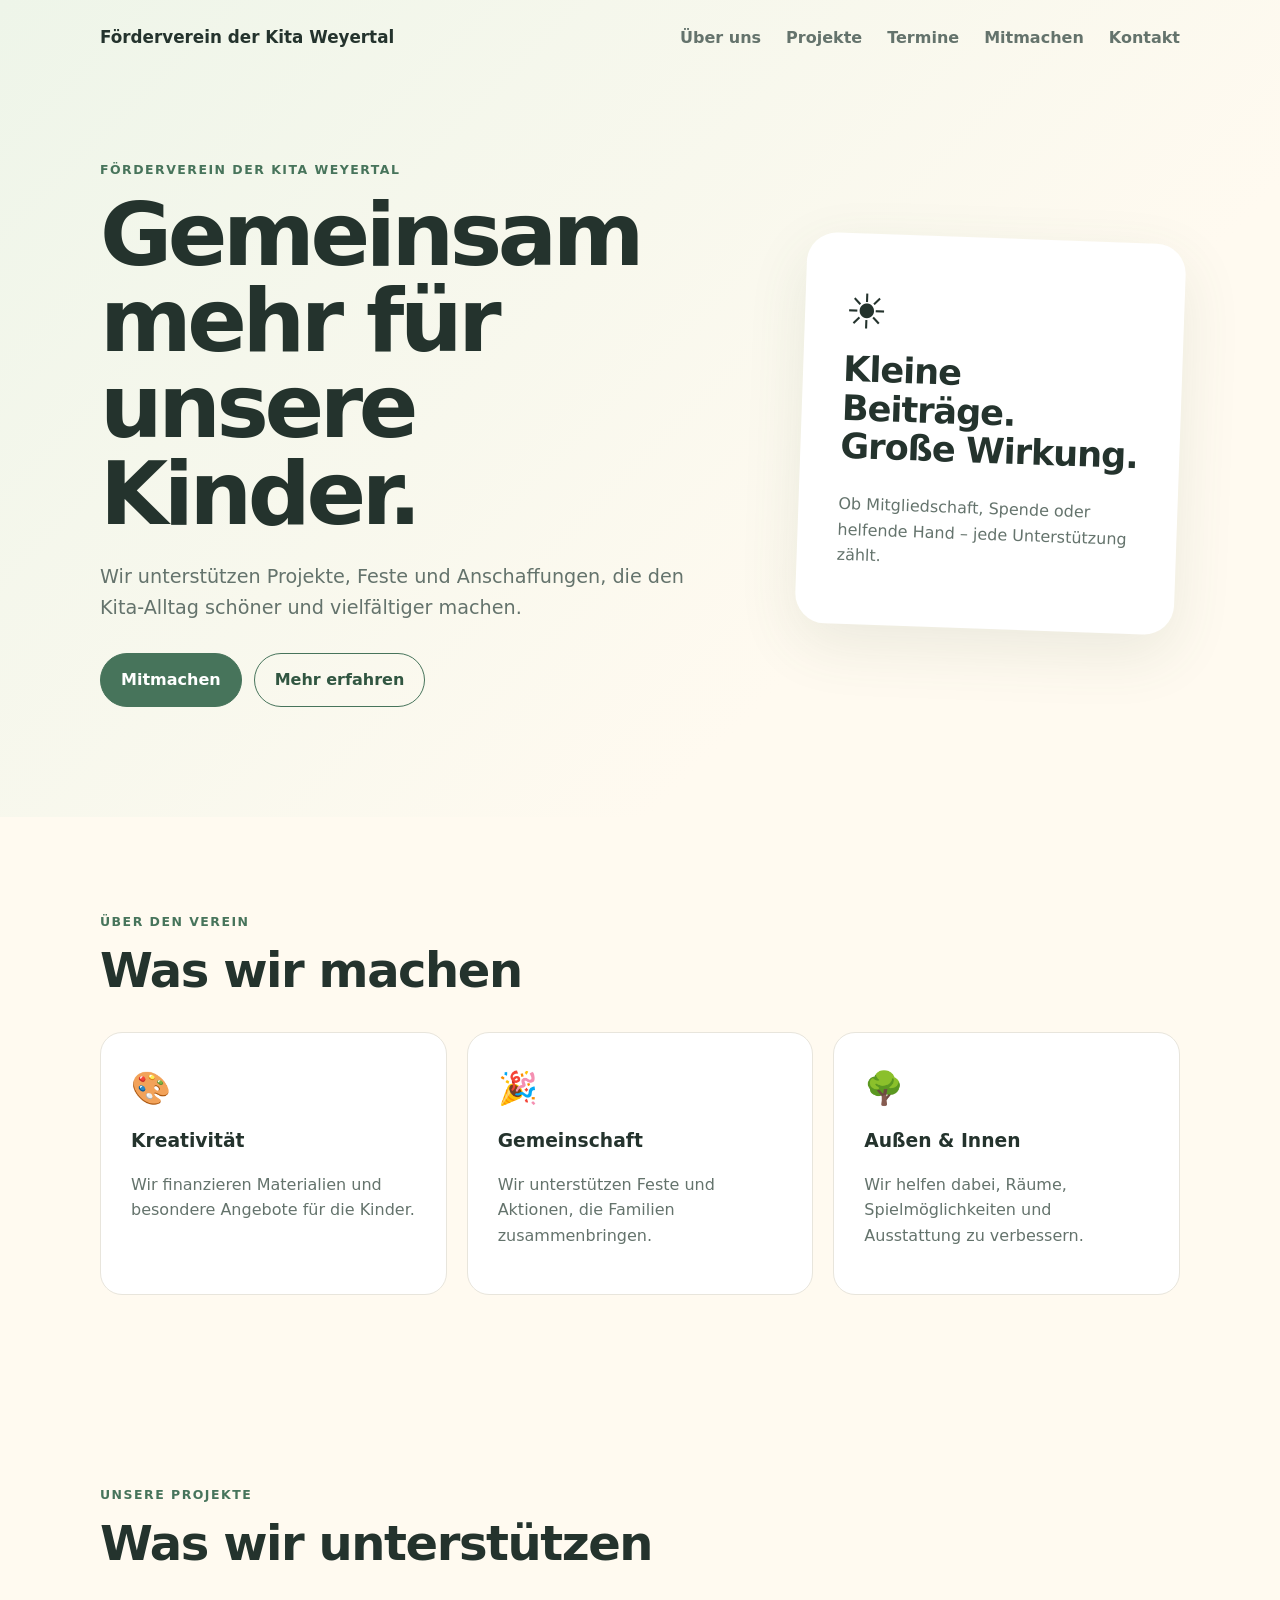
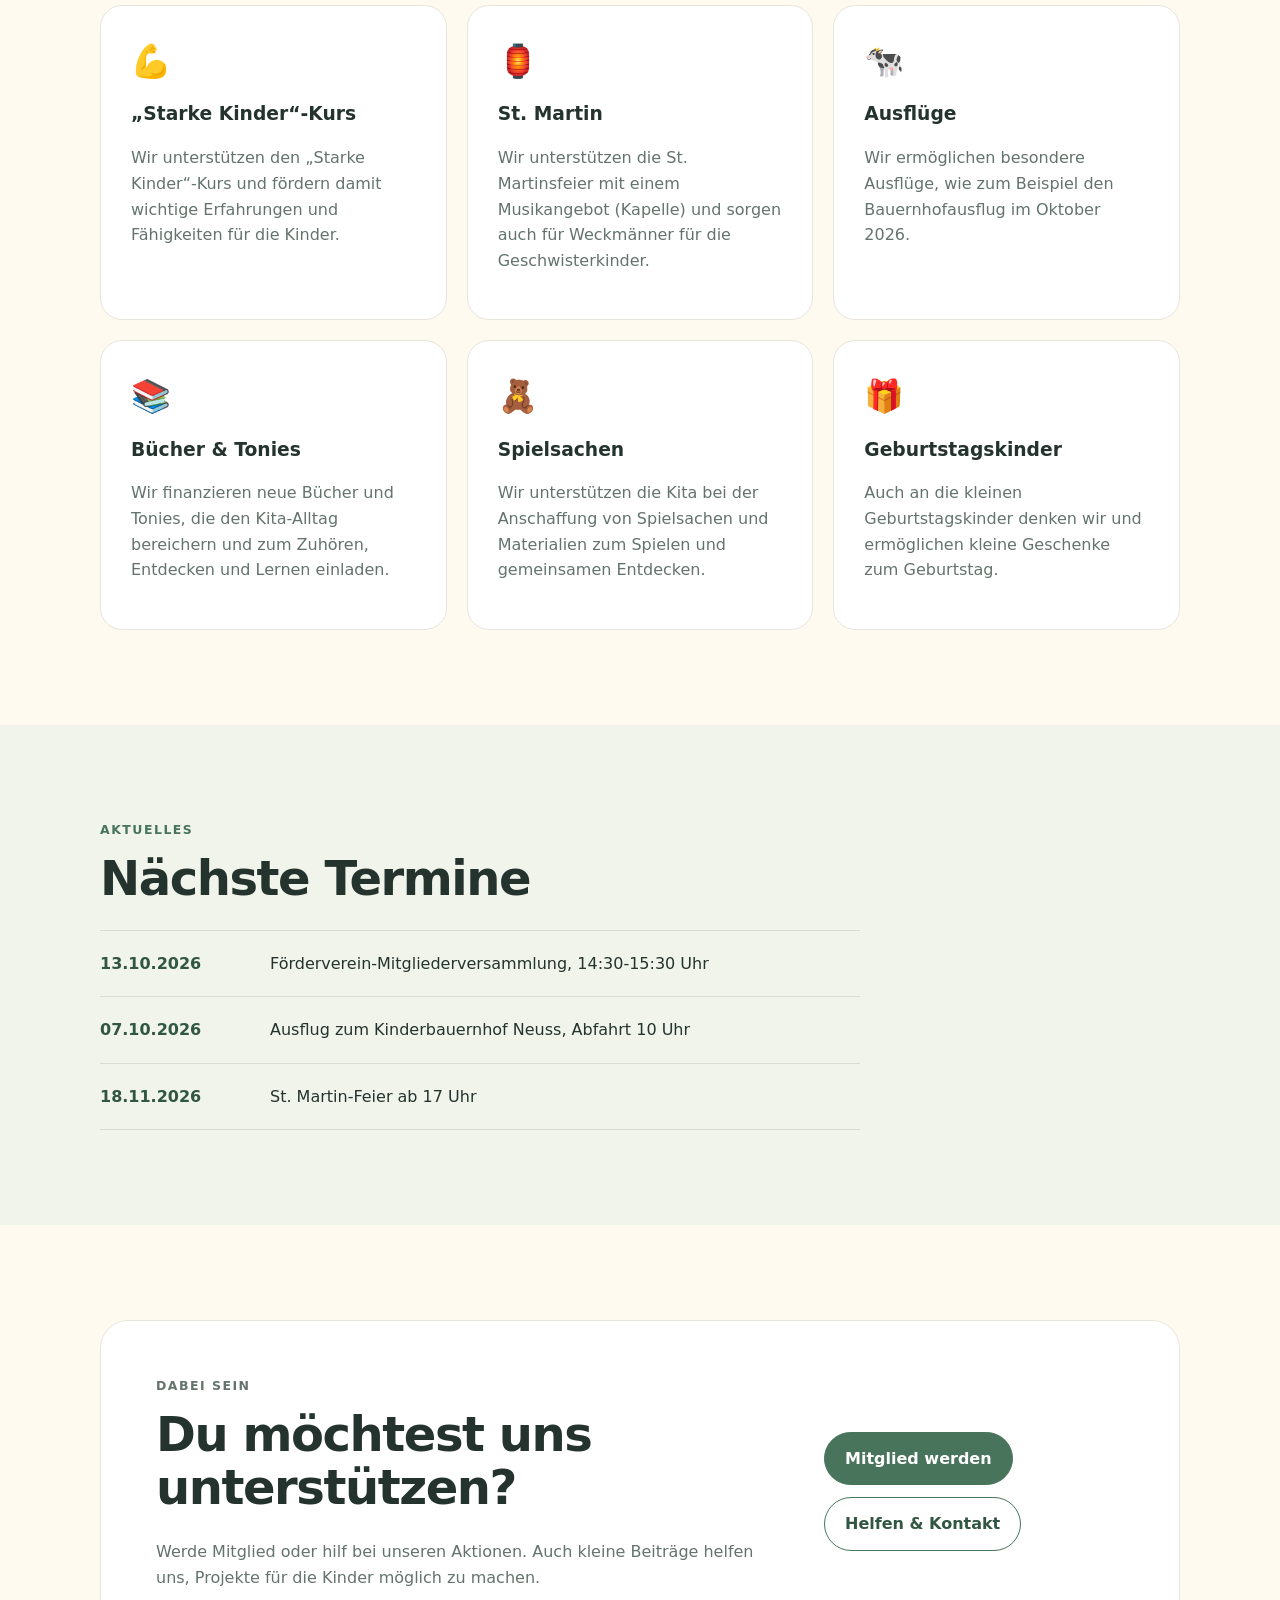
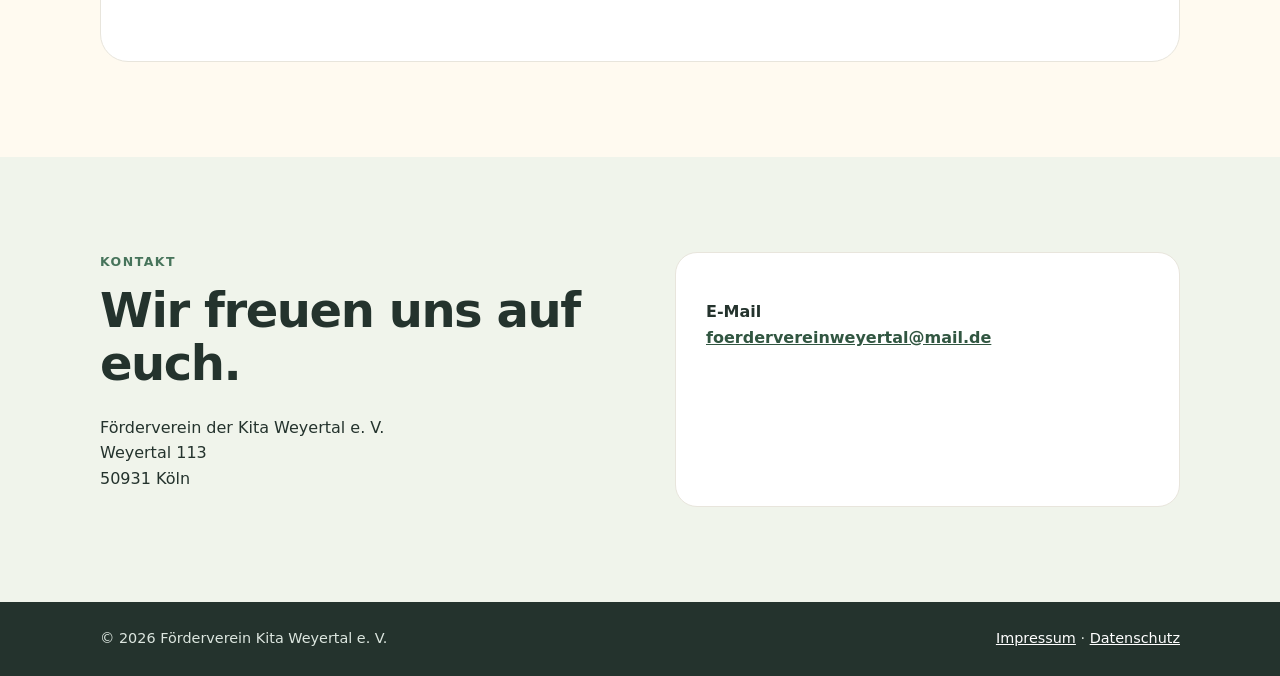
==== commit dfbce3f3: "Update index.html" ====
--- a/index.html
+++ b/index.html
@@ -117,7 +117,7 @@
         <p class="eyebrow">Aktuelles</p>
         <h2>Nächste Termine</h2>
         <div class="timeline">
-          <div class="event"><strong>29.09.2026</strong><span>Förderverein-Mitgliederversammlung, 15 Uhr</span></div>
+          <div class="event"><strong>13.10.2026</strong><span>Förderverein-Mitgliederversammlung, 14:30-15:30 Uhr</span></div>
           <div class="event"><strong>07.10.2026</strong><span>Ausflug zum Kinderbauernhof Neuss, Abfahrt 10 Uhr</span></div>
           <div class="event"><strong>18.11.2026</strong><span>St. Martin-Feier ab 17 Uhr</span></div>
         </div>
@@ -132,7 +132,7 @@
           <p>Werde Mitglied oder hilf bei unseren Aktionen. Auch kleine Beiträge helfen uns, Projekte für die Kinder möglich zu machen.</p>
         </div>
         <div class="join-actions">
-          <a class="button primary" href="mailto:foerdervereinweyertal@mail.de?subject=Mitgliedschaft%20im%20Förderverein">Mitglied werden</a>
+          <a class="button primary" href="Beitrittsformular.pdf" target="_blank">Mitglied werden</a>
           <a class="button secondary" href="mailto:foerdervereinweyertal@mail.de?subject=Ich%20möchte%20helfen">Helfen & Kontakt</a>
         </div>
       </div>
